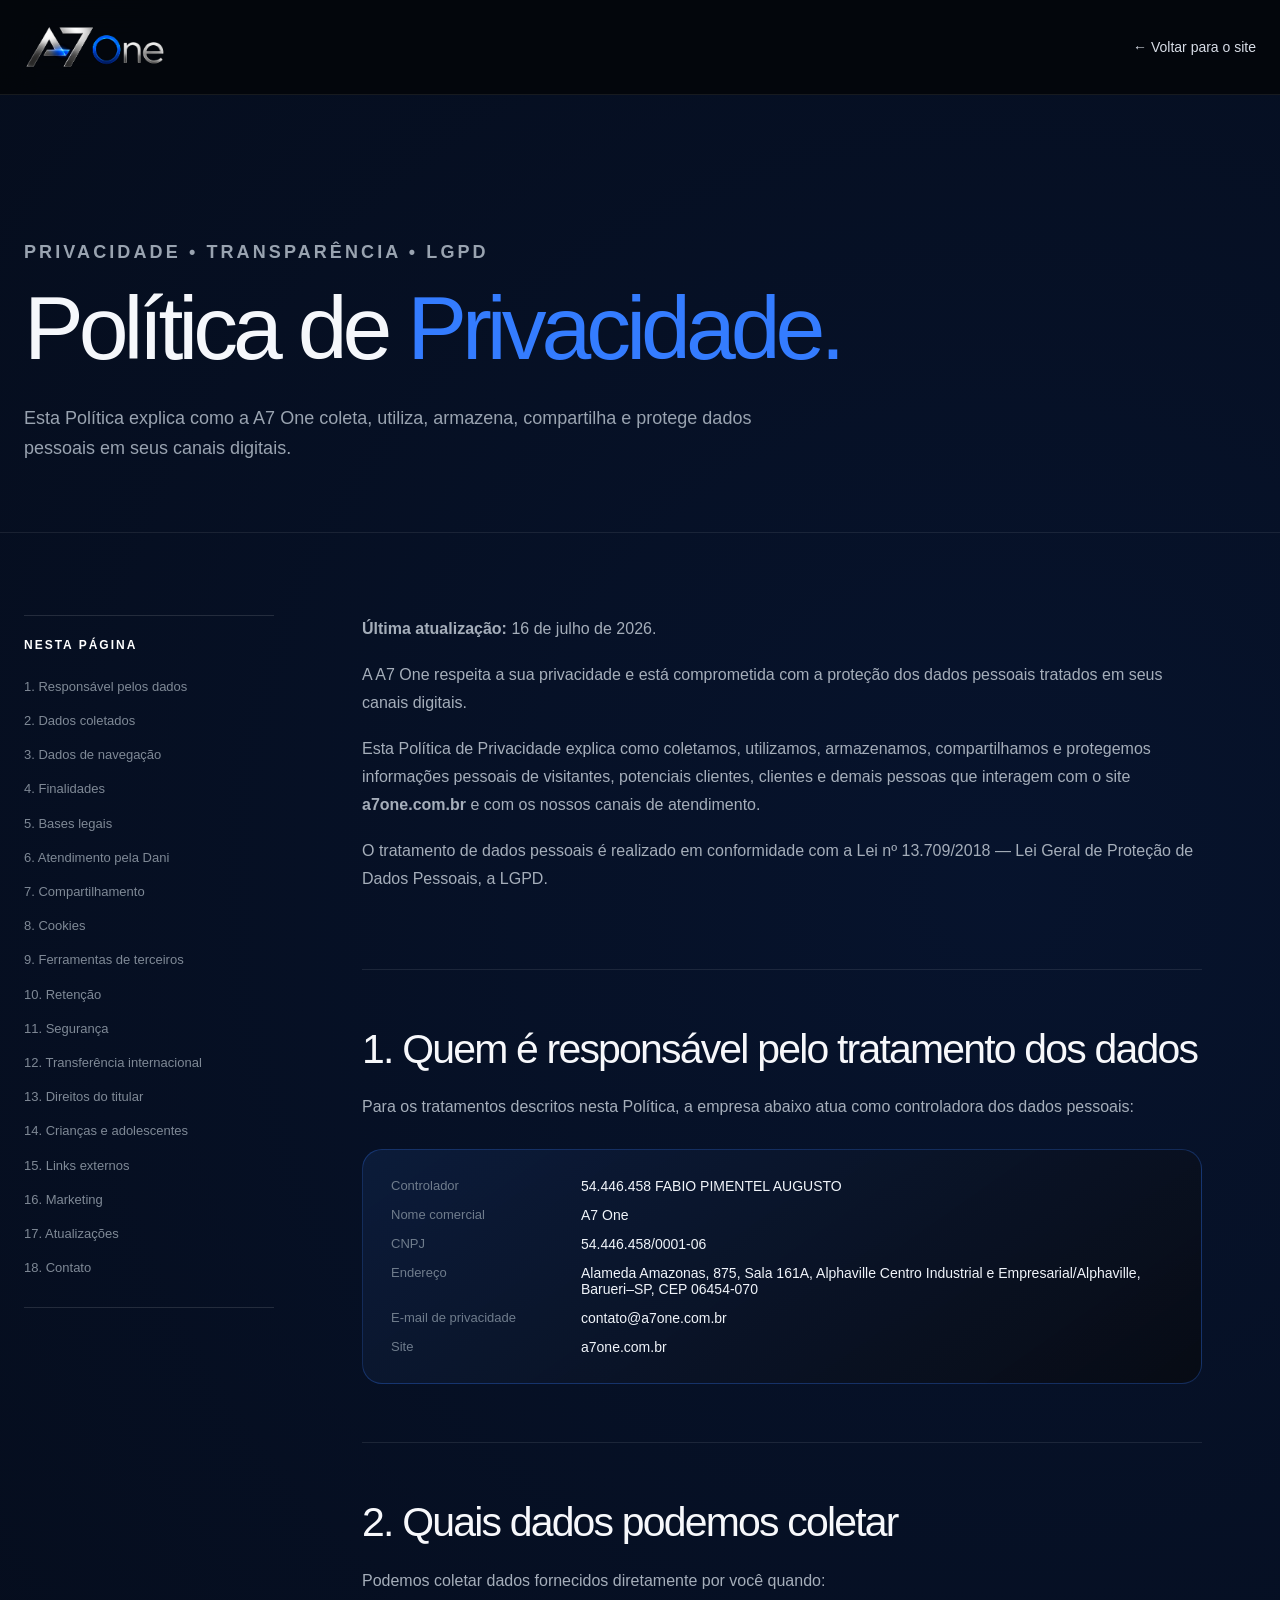
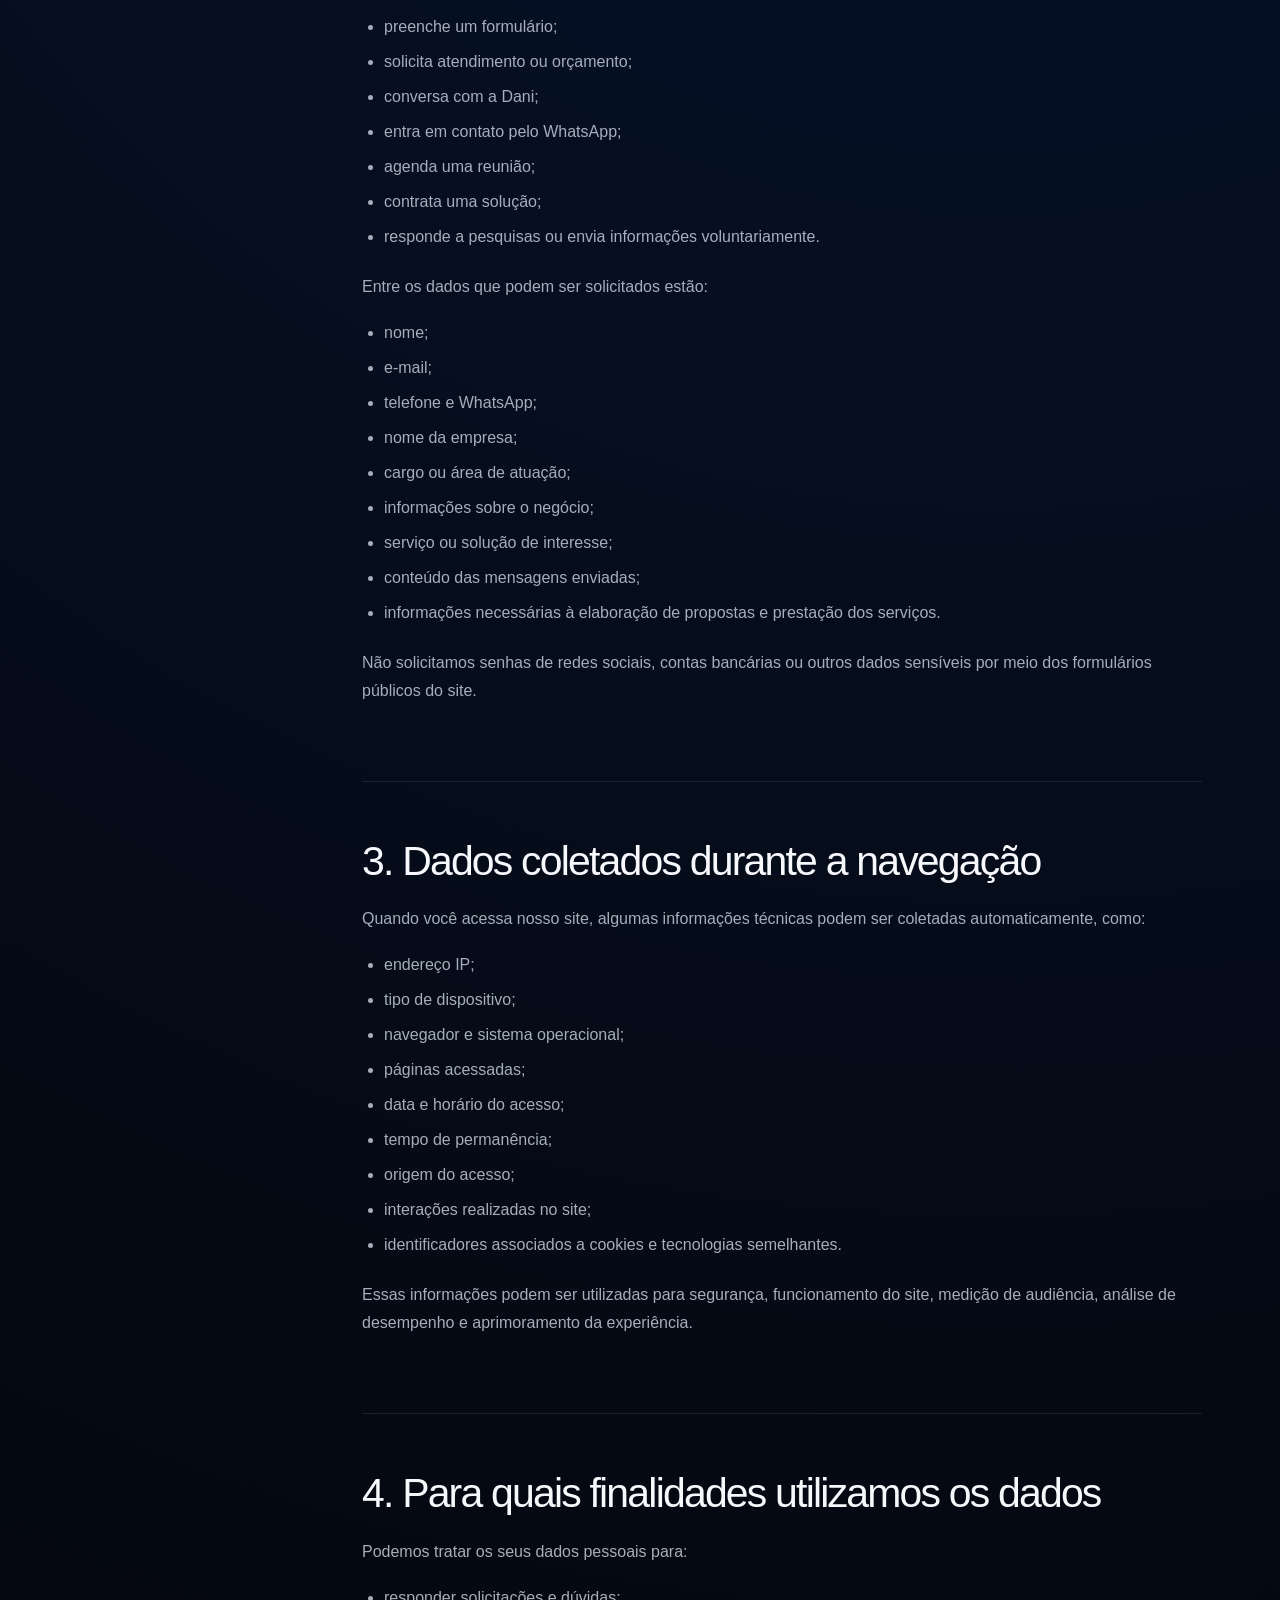
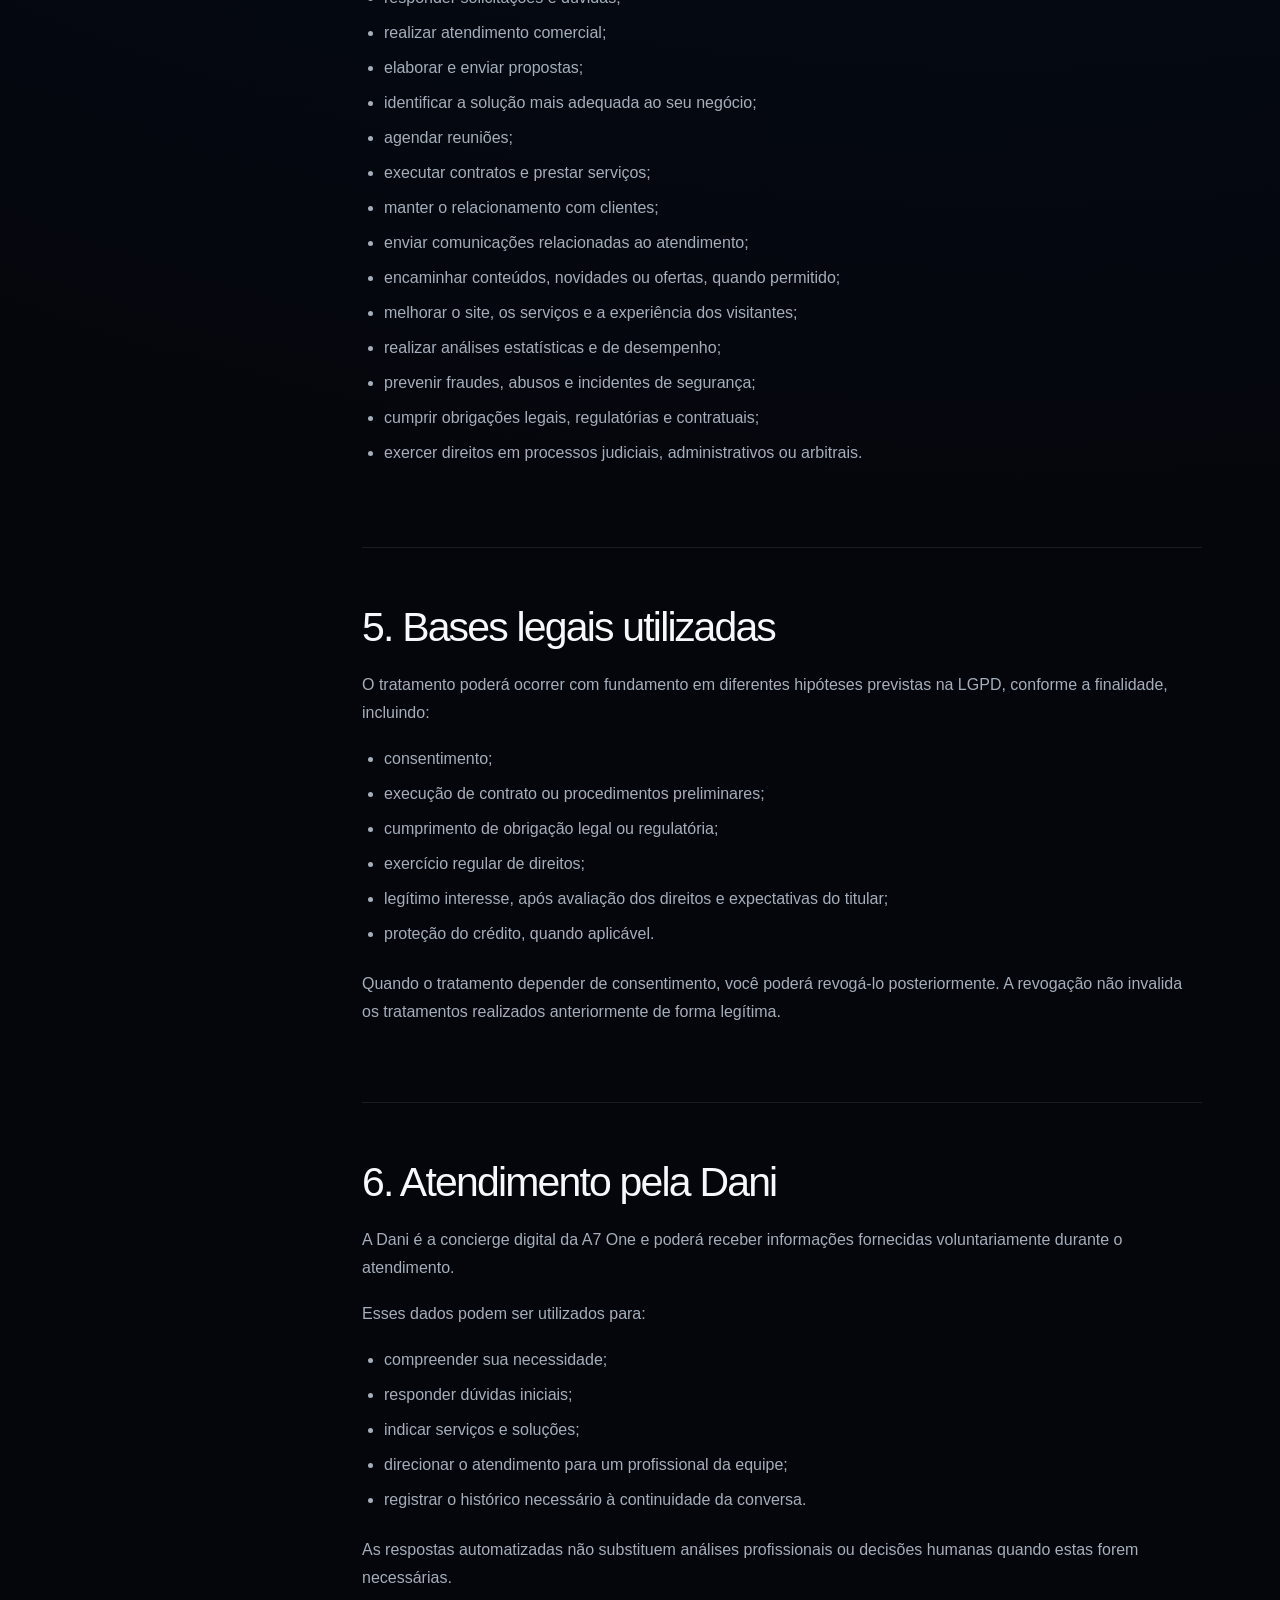
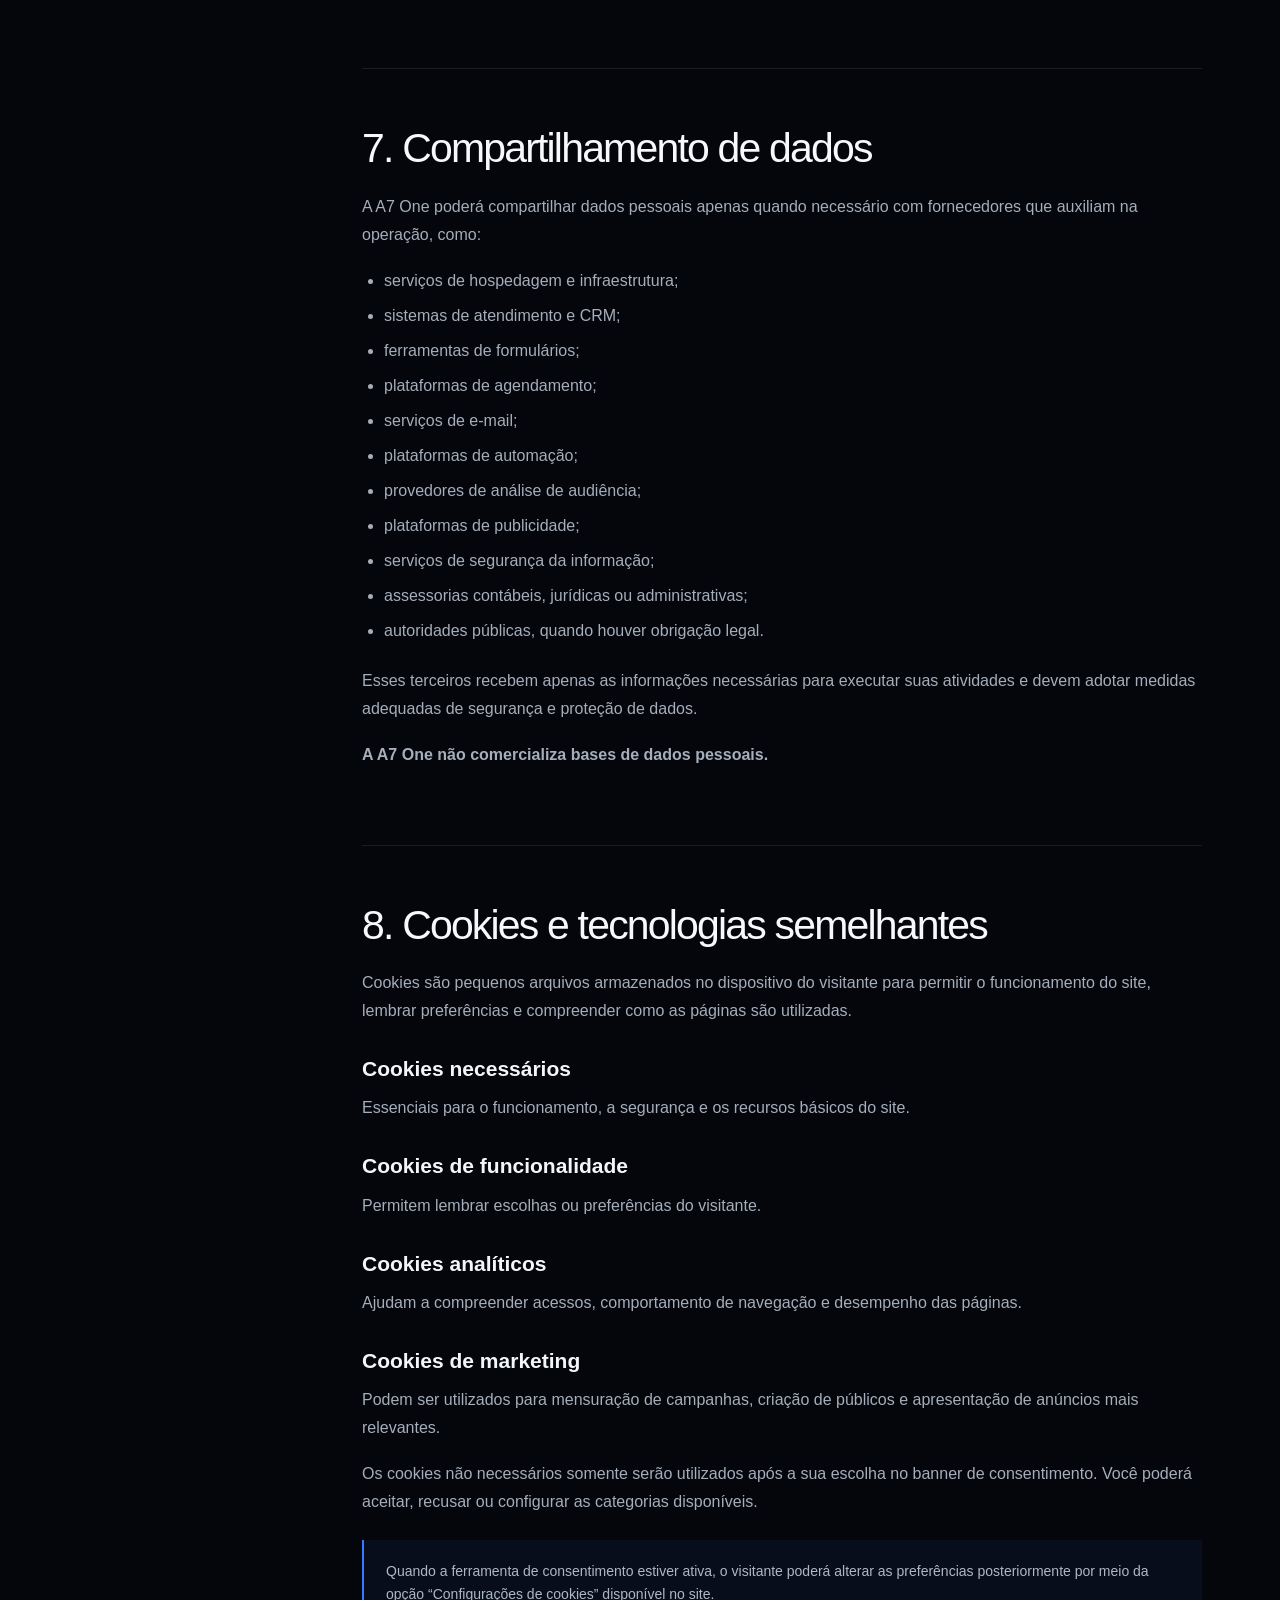
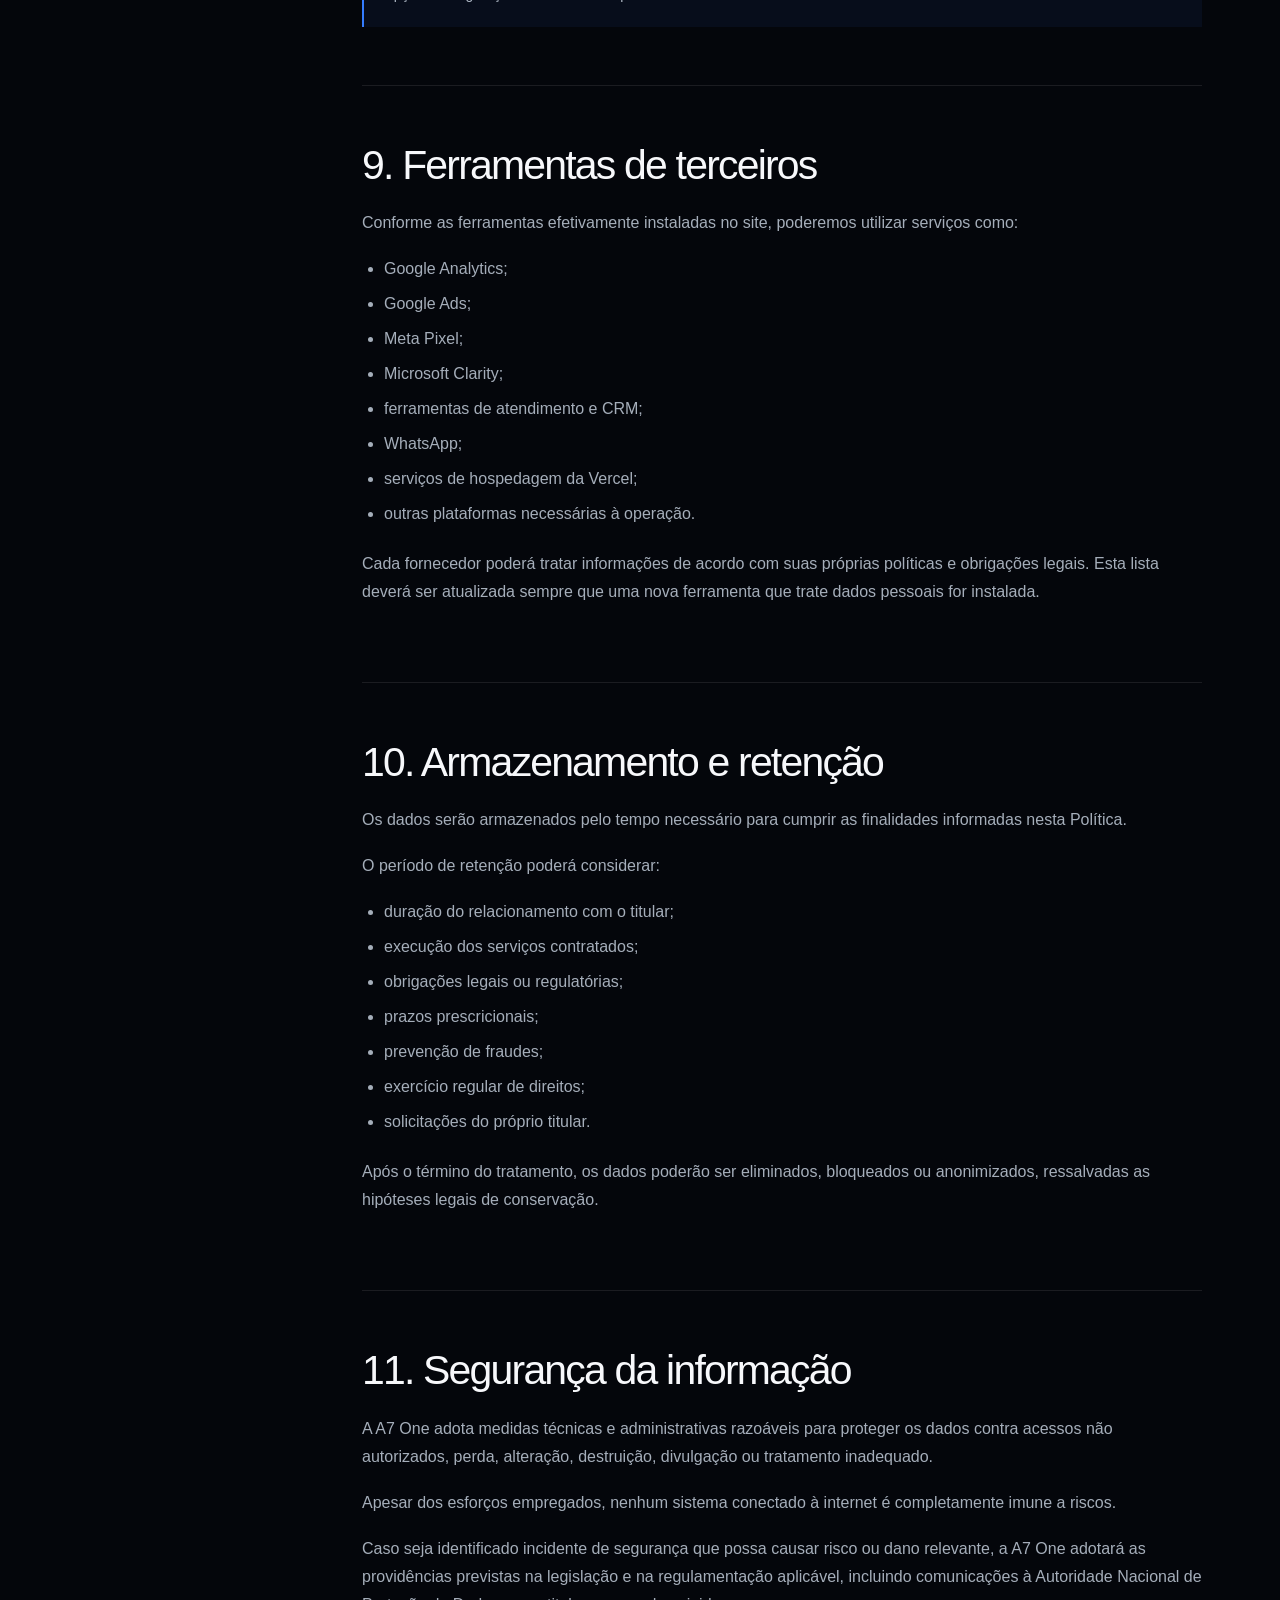
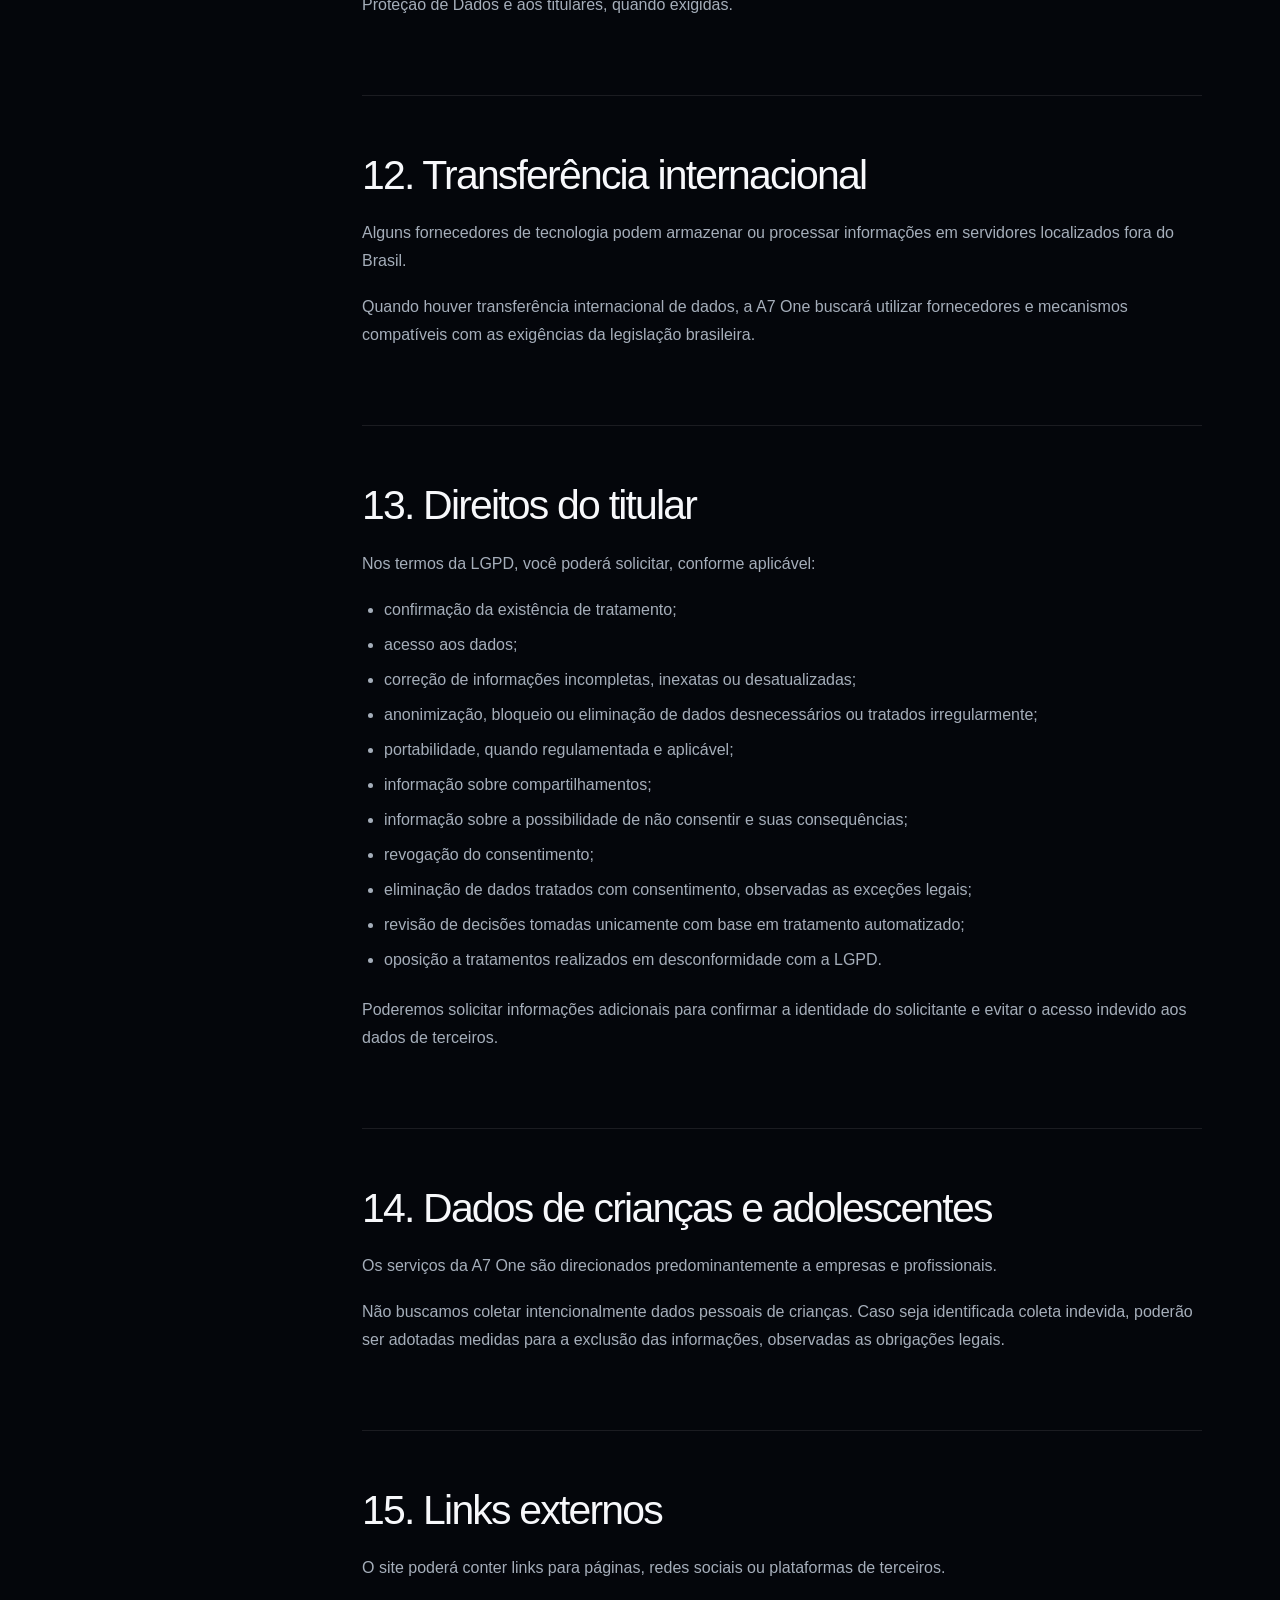
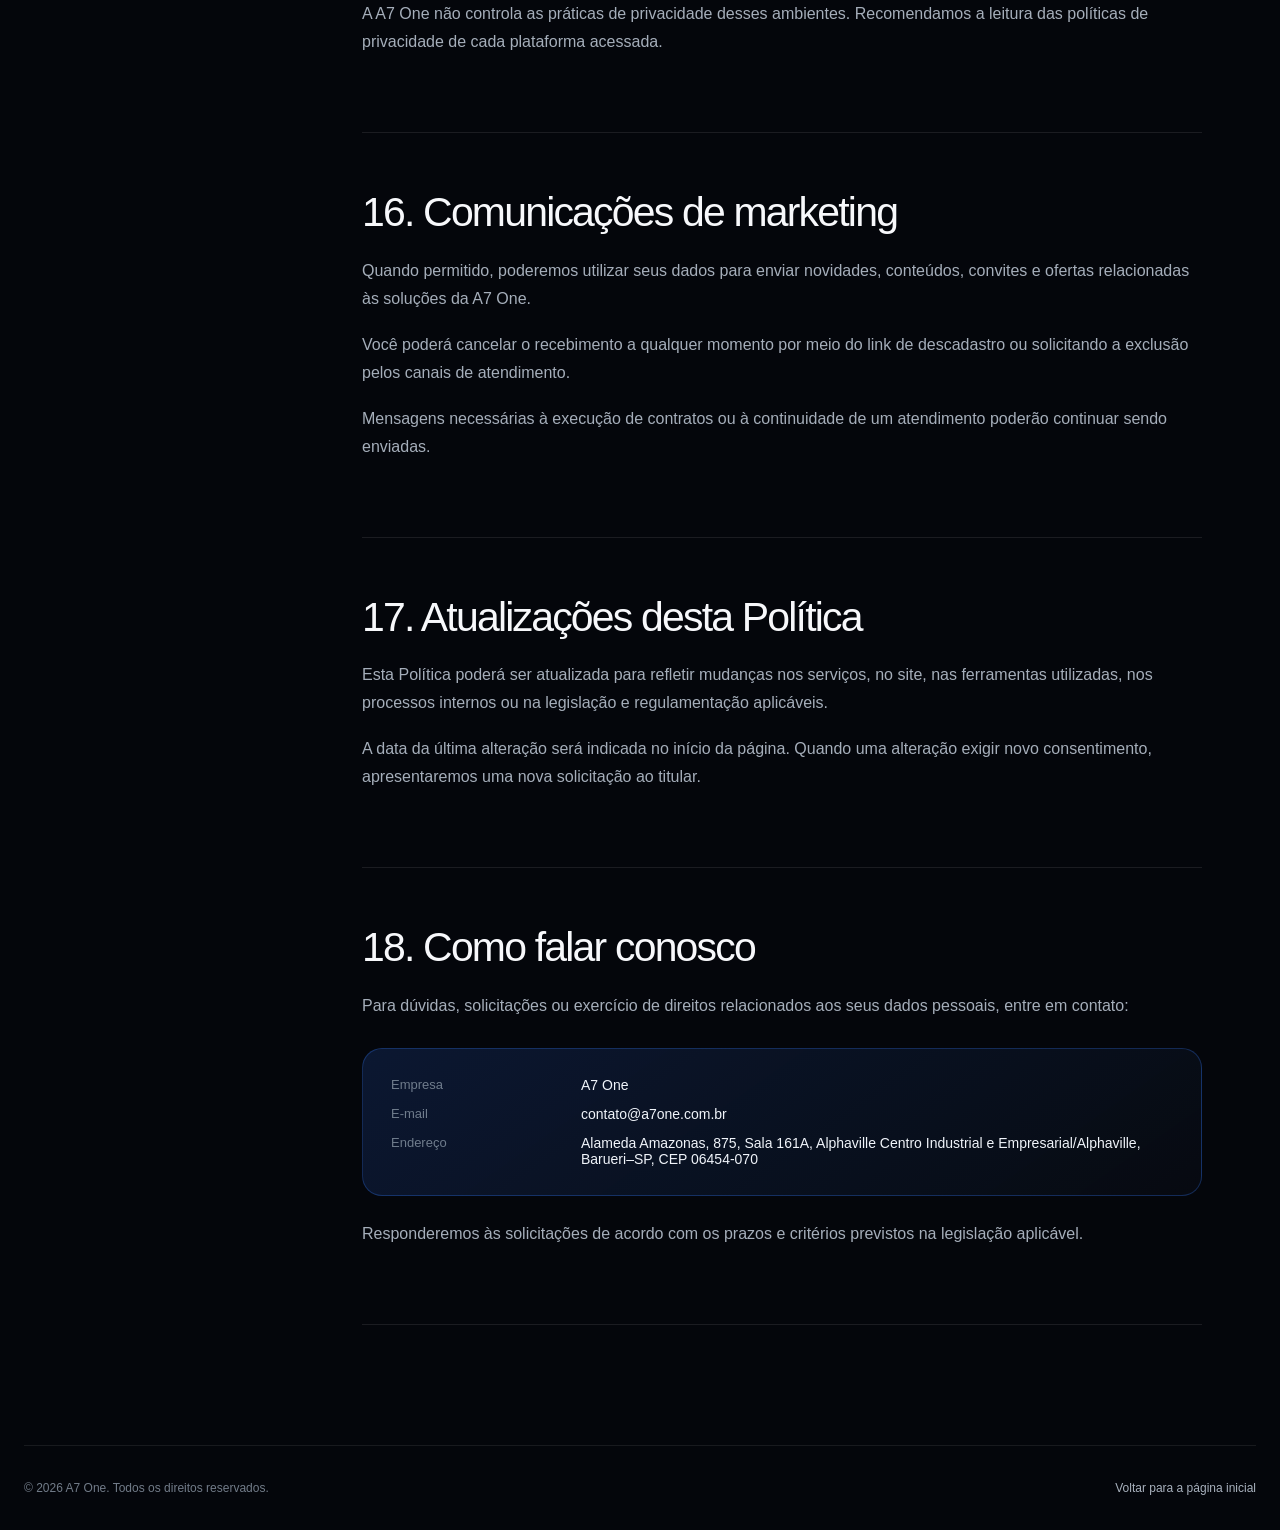
==== politica-de-privacidade/index.html @ 3796d737 "Add files via upload" ====
<!DOCTYPE html>
<html lang="pt-BR">
<head>
  <meta charset="UTF-8">
  <meta name="viewport" content="width=device-width, initial-scale=1.0">
  <meta name="robots" content="index, follow">
  <meta name="description" content="Política de Privacidade da A7 One, em conformidade com a Lei Geral de Proteção de Dados Pessoais — LGPD.">
  <meta name="theme-color" content="#04060b">

  <title>Política de Privacidade | A7 One</title>

  <link rel="icon" type="image/png" sizes="32x32" href="../favicon.png">
  <link rel="icon" type="image/png" sizes="16x16" href="../favicon-16.png">
  <link rel="stylesheet" href="../styles.css?v=1784229702">

  <style>
    body.legal-page {
      background:
        radial-gradient(circle at 78% 8%, rgba(18, 76, 190, .19), transparent 28%),
        #04060b;
      color: #f5f7fb;
    }

    .legal-header {
      position: sticky;
      top: 0;
      z-index: 50;
      border-bottom: 1px solid rgba(255,255,255,.08);
      background: rgba(4, 6, 11, .90);
      backdrop-filter: blur(18px);
    }

    .legal-header-inner {
      display: flex;
      align-items: center;
      justify-content: space-between;
      min-height: 94px;
    }

    .legal-header img {
      display: block;
      width: 142px;
      height: auto;
    }

    .legal-back {
      display: inline-flex;
      align-items: center;
      gap: 10px;
      color: #d8dde7;
      font-size: 14px;
      text-decoration: none;
      transition: color .2s ease;
    }

    .legal-back:hover {
      color: #4b8cff;
    }

    .legal-hero {
      padding: 110px 0 68px;
      border-bottom: 1px solid rgba(255,255,255,.08);
    }

    .legal-hero .eyebrow {
      margin-bottom: 18px;
    }

    .legal-hero h1 {
      max-width: 920px;
      margin: 0;
      font-size: clamp(52px, 7vw, 100px);
      line-height: .95;
      letter-spacing: -5px;
      font-weight: 500;
    }

    .legal-hero h1 em {
      color: #347cff;
      font-style: normal;
    }

    .legal-hero p {
      max-width: 740px;
      margin: 32px 0 0;
      color: #99a3b0;
      font-size: 18px;
      line-height: 1.7;
    }

    .legal-layout {
      display: grid;
      grid-template-columns: 250px minmax(0, 840px);
      gap: 88px;
      align-items: start;
      padding-top: 82px;
      padding-bottom: 120px;
    }

    .legal-index {
      position: sticky;
      top: 128px;
      padding: 22px 0;
      border-top: 1px solid rgba(255,255,255,.12);
      border-bottom: 1px solid rgba(255,255,255,.12);
    }

    .legal-index strong {
      display: block;
      margin-bottom: 18px;
      color: #fff;
      font-size: 12px;
      letter-spacing: 2px;
      text-transform: uppercase;
    }

    .legal-index a {
      display: block;
      padding: 8px 0;
      color: #7f8996;
      font-size: 13px;
      line-height: 1.4;
      text-decoration: none;
      transition: color .2s ease;
    }

    .legal-index a:hover {
      color: #4b8cff;
    }

    .legal-content {
      min-width: 0;
    }

    .legal-content section {
      scroll-margin-top: 130px;
      padding: 0 0 58px;
      margin-bottom: 58px;
      border-bottom: 1px solid rgba(255,255,255,.09);
    }

    .legal-content section:last-child {
      margin-bottom: 0;
    }

    .legal-content h2 {
      margin: 0 0 22px;
      color: #f7f8fb;
      font-size: clamp(30px, 3.2vw, 46px);
      line-height: 1.06;
      letter-spacing: -1.8px;
      font-weight: 500;
    }

    .legal-content h3 {
      margin: 30px 0 12px;
      color: #f2f5fa;
      font-size: 21px;
      line-height: 1.3;
    }

    .legal-content p,
    .legal-content li {
      color: #a5aeba;
      font-size: 16px;
      line-height: 1.75;
    }

    .legal-content p {
      margin: 0 0 18px;
    }

    .legal-content ul {
      margin: 0 0 22px;
      padding-left: 22px;
    }

    .legal-content li + li {
      margin-top: 7px;
    }

    .legal-data-card {
      display: grid;
      gap: 13px;
      margin: 28px 0 0;
      padding: 28px;
      border: 1px solid rgba(52,124,255,.28);
      border-radius: 20px;
      background: linear-gradient(145deg, rgba(15,33,68,.68), rgba(8,11,18,.86));
    }

    .legal-data-card div {
      display: grid;
      grid-template-columns: 170px 1fr;
      gap: 20px;
    }

    .legal-data-card span {
      color: #6f7c8c;
      font-size: 13px;
    }

    .legal-data-card strong,
    .legal-data-card a {
      color: #f0f4fa;
      font-size: 14px;
      font-weight: 500;
      text-decoration: none;
    }

    .legal-note {
      margin-top: 24px;
      padding: 20px 22px;
      border-left: 2px solid #347cff;
      background: rgba(30,77,168,.10);
      color: #aeb8c5;
      font-size: 14px;
      line-height: 1.65;
    }

    .legal-footer {
      display: grid;
      grid-template-columns: 1fr auto;
      gap: 30px;
      align-items: center;
      padding-top: 35px;
      padding-bottom: 35px;
      border-top: 1px solid rgba(255,255,255,.08);
      color: #727c89;
      font-size: 12px;
    }

    .legal-footer a {
      color: #a8b1bd;
      text-decoration: none;
    }

    .footer-legal {
      display: flex;
      align-items: center;
      gap: 18px;
      flex-wrap: wrap;
    }

    .footer-legal a {
      color: inherit;
      font-size: 11px;
      text-decoration: none;
      transition: color .2s ease;
    }

    .footer-legal a:hover {
      color: #4b8cff;
    }

    @media (max-width: 900px) {
      .legal-layout {
        grid-template-columns: 1fr;
        gap: 40px;
      }

      .legal-index {
        position: static;
        display: none;
      }

      .legal-hero {
        padding-top: 80px;
      }

      .legal-data-card div {
        grid-template-columns: 1fr;
        gap: 4px;
      }
    }

    @media (max-width: 720px) {
      .legal-header-inner {
        min-height: 78px;
      }

      .legal-header img {
        width: 118px;
      }

      .legal-back {
        font-size: 12px;
      }

      .legal-hero {
        padding: 68px 0 52px;
      }

      .legal-hero h1 {
        font-size: 49px;
        letter-spacing: -3.2px;
      }

      .legal-hero p {
        font-size: 16px;
      }

      .legal-layout {
        padding-top: 58px;
        padding-bottom: 82px;
      }

      .legal-content section {
        padding-bottom: 42px;
        margin-bottom: 42px;
      }

      .legal-content p,
      .legal-content li {
        font-size: 15px;
      }

      .legal-data-card {
        padding: 21px;
      }

      .legal-footer {
        grid-template-columns: 1fr;
      }
    }
  </style>
</head>

<body class="legal-page">
  <header class="legal-header">
    <div class="legal-header-inner shell">
      <a href="/" aria-label="Voltar para a página inicial da A7 One">
        <img src="../assets/a7one-logo-clean.png?v=1784229702" alt="A7 One">
      </a>
      <a class="legal-back" href="/">← Voltar para o site</a>
    </div>
  </header>

  <main>
    <section class="legal-hero">
      <div class="shell">
        <p class="eyebrow">PRIVACIDADE • TRANSPARÊNCIA • LGPD</p>
        <h1>Política de <em>Privacidade.</em></h1>
        <p>
          Esta Política explica como a A7 One coleta, utiliza, armazena,
          compartilha e protege dados pessoais em seus canais digitais.
        </p>
      </div>
    </section>

    <div class="legal-layout shell">
      <aside class="legal-index" aria-label="Índice da Política de Privacidade">
        <strong>Nesta página</strong>
        <a href="#responsavel">1. Responsável pelos dados</a>
        <a href="#dados-coletados">2. Dados coletados</a>
        <a href="#navegacao">3. Dados de navegação</a>
        <a href="#finalidades">4. Finalidades</a>
        <a href="#bases-legais">5. Bases legais</a>
        <a href="#dani">6. Atendimento pela Dani</a>
        <a href="#compartilhamento">7. Compartilhamento</a>
        <a href="#cookies">8. Cookies</a>
        <a href="#terceiros">9. Ferramentas de terceiros</a>
        <a href="#retencao">10. Retenção</a>
        <a href="#seguranca">11. Segurança</a>
        <a href="#transferencia">12. Transferência internacional</a>
        <a href="#direitos">13. Direitos do titular</a>
        <a href="#criancas">14. Crianças e adolescentes</a>
        <a href="#links">15. Links externos</a>
        <a href="#marketing">16. Marketing</a>
        <a href="#atualizacoes">17. Atualizações</a>
        <a href="#contato">18. Contato</a>
      </aside>

      <article class="legal-content">
        <section>
          <p><strong>Última atualização:</strong> 16 de julho de 2026.</p>
          <p>
            A A7 One respeita a sua privacidade e está comprometida com a proteção
            dos dados pessoais tratados em seus canais digitais.
          </p>
          <p>
            Esta Política de Privacidade explica como coletamos, utilizamos,
            armazenamos, compartilhamos e protegemos informações pessoais de
            visitantes, potenciais clientes, clientes e demais pessoas que
            interagem com o site <strong>a7one.com.br</strong> e com os nossos
            canais de atendimento.
          </p>
          <p>
            O tratamento de dados pessoais é realizado em conformidade com a
            Lei nº 13.709/2018 — Lei Geral de Proteção de Dados Pessoais, a LGPD.
          </p>
        </section>

        <section id="responsavel">
          <h2>1. Quem é responsável pelo tratamento dos dados</h2>
          <p>
            Para os tratamentos descritos nesta Política, a empresa abaixo atua
            como controladora dos dados pessoais:
          </p>

          <div class="legal-data-card">
            <div><span>Controlador</span><strong>54.446.458 FABIO PIMENTEL AUGUSTO</strong></div>
            <div><span>Nome comercial</span><strong>A7 One</strong></div>
            <div><span>CNPJ</span><strong>54.446.458/0001-06</strong></div>
            <div><span>Endereço</span><strong>Alameda Amazonas, 875, Sala 161A, Alphaville Centro Industrial e Empresarial/Alphaville, Barueri–SP, CEP 06454-070</strong></div>
            <div><span>E-mail de privacidade</span><a href="mailto:contato@a7one.com.br">contato@a7one.com.br</a></div>
            <div><span>Site</span><a href="https://a7one.com.br">a7one.com.br</a></div>
          </div>
        </section>

        <section id="dados-coletados">
          <h2>2. Quais dados podemos coletar</h2>
          <p>Podemos coletar dados fornecidos diretamente por você quando:</p>
          <ul>
            <li>preenche um formulário;</li>
            <li>solicita atendimento ou orçamento;</li>
            <li>conversa com a Dani;</li>
            <li>entra em contato pelo WhatsApp;</li>
            <li>agenda uma reunião;</li>
            <li>contrata uma solução;</li>
            <li>responde a pesquisas ou envia informações voluntariamente.</li>
          </ul>

          <p>Entre os dados que podem ser solicitados estão:</p>
          <ul>
            <li>nome;</li>
            <li>e-mail;</li>
            <li>telefone e WhatsApp;</li>
            <li>nome da empresa;</li>
            <li>cargo ou área de atuação;</li>
            <li>informações sobre o negócio;</li>
            <li>serviço ou solução de interesse;</li>
            <li>conteúdo das mensagens enviadas;</li>
            <li>informações necessárias à elaboração de propostas e prestação dos serviços.</li>
          </ul>

          <p>
            Não solicitamos senhas de redes sociais, contas bancárias ou outros
            dados sensíveis por meio dos formulários públicos do site.
          </p>
        </section>

        <section id="navegacao">
          <h2>3. Dados coletados durante a navegação</h2>
          <p>
            Quando você acessa nosso site, algumas informações técnicas podem
            ser coletadas automaticamente, como:
          </p>
          <ul>
            <li>endereço IP;</li>
            <li>tipo de dispositivo;</li>
            <li>navegador e sistema operacional;</li>
            <li>páginas acessadas;</li>
            <li>data e horário do acesso;</li>
            <li>tempo de permanência;</li>
            <li>origem do acesso;</li>
            <li>interações realizadas no site;</li>
            <li>identificadores associados a cookies e tecnologias semelhantes.</li>
          </ul>
          <p>
            Essas informações podem ser utilizadas para segurança, funcionamento
            do site, medição de audiência, análise de desempenho e aprimoramento
            da experiência.
          </p>
        </section>

        <section id="finalidades">
          <h2>4. Para quais finalidades utilizamos os dados</h2>
          <p>Podemos tratar os seus dados pessoais para:</p>
          <ul>
            <li>responder solicitações e dúvidas;</li>
            <li>realizar atendimento comercial;</li>
            <li>elaborar e enviar propostas;</li>
            <li>identificar a solução mais adequada ao seu negócio;</li>
            <li>agendar reuniões;</li>
            <li>executar contratos e prestar serviços;</li>
            <li>manter o relacionamento com clientes;</li>
            <li>enviar comunicações relacionadas ao atendimento;</li>
            <li>encaminhar conteúdos, novidades ou ofertas, quando permitido;</li>
            <li>melhorar o site, os serviços e a experiência dos visitantes;</li>
            <li>realizar análises estatísticas e de desempenho;</li>
            <li>prevenir fraudes, abusos e incidentes de segurança;</li>
            <li>cumprir obrigações legais, regulatórias e contratuais;</li>
            <li>exercer direitos em processos judiciais, administrativos ou arbitrais.</li>
          </ul>
        </section>

        <section id="bases-legais">
          <h2>5. Bases legais utilizadas</h2>
          <p>
            O tratamento poderá ocorrer com fundamento em diferentes hipóteses
            previstas na LGPD, conforme a finalidade, incluindo:
          </p>
          <ul>
            <li>consentimento;</li>
            <li>execução de contrato ou procedimentos preliminares;</li>
            <li>cumprimento de obrigação legal ou regulatória;</li>
            <li>exercício regular de direitos;</li>
            <li>legítimo interesse, após avaliação dos direitos e expectativas do titular;</li>
            <li>proteção do crédito, quando aplicável.</li>
          </ul>
          <p>
            Quando o tratamento depender de consentimento, você poderá revogá-lo
            posteriormente. A revogação não invalida os tratamentos realizados
            anteriormente de forma legítima.
          </p>
        </section>

        <section id="dani">
          <h2>6. Atendimento pela Dani</h2>
          <p>
            A Dani é a concierge digital da A7 One e poderá receber informações
            fornecidas voluntariamente durante o atendimento.
          </p>
          <p>Esses dados podem ser utilizados para:</p>
          <ul>
            <li>compreender sua necessidade;</li>
            <li>responder dúvidas iniciais;</li>
            <li>indicar serviços e soluções;</li>
            <li>direcionar o atendimento para um profissional da equipe;</li>
            <li>registrar o histórico necessário à continuidade da conversa.</li>
          </ul>
          <p>
            As respostas automatizadas não substituem análises profissionais ou
            decisões humanas quando estas forem necessárias.
          </p>
        </section>

        <section id="compartilhamento">
          <h2>7. Compartilhamento de dados</h2>
          <p>
            A A7 One poderá compartilhar dados pessoais apenas quando necessário
            com fornecedores que auxiliam na operação, como:
          </p>
          <ul>
            <li>serviços de hospedagem e infraestrutura;</li>
            <li>sistemas de atendimento e CRM;</li>
            <li>ferramentas de formulários;</li>
            <li>plataformas de agendamento;</li>
            <li>serviços de e-mail;</li>
            <li>plataformas de automação;</li>
            <li>provedores de análise de audiência;</li>
            <li>plataformas de publicidade;</li>
            <li>serviços de segurança da informação;</li>
            <li>assessorias contábeis, jurídicas ou administrativas;</li>
            <li>autoridades públicas, quando houver obrigação legal.</li>
          </ul>
          <p>
            Esses terceiros recebem apenas as informações necessárias para
            executar suas atividades e devem adotar medidas adequadas de
            segurança e proteção de dados.
          </p>
          <p><strong>A A7 One não comercializa bases de dados pessoais.</strong></p>
        </section>

        <section id="cookies">
          <h2>8. Cookies e tecnologias semelhantes</h2>
          <p>
            Cookies são pequenos arquivos armazenados no dispositivo do visitante
            para permitir o funcionamento do site, lembrar preferências e
            compreender como as páginas são utilizadas.
          </p>

          <h3>Cookies necessários</h3>
          <p>
            Essenciais para o funcionamento, a segurança e os recursos básicos do site.
          </p>

          <h3>Cookies de funcionalidade</h3>
          <p>Permitem lembrar escolhas ou preferências do visitante.</p>

          <h3>Cookies analíticos</h3>
          <p>
            Ajudam a compreender acessos, comportamento de navegação e desempenho das páginas.
          </p>

          <h3>Cookies de marketing</h3>
          <p>
            Podem ser utilizados para mensuração de campanhas, criação de
            públicos e apresentação de anúncios mais relevantes.
          </p>

          <p>
            Os cookies não necessários somente serão utilizados após a sua
            escolha no banner de consentimento. Você poderá aceitar, recusar ou
            configurar as categorias disponíveis.
          </p>

          <div class="legal-note">
            Quando a ferramenta de consentimento estiver ativa, o visitante
            poderá alterar as preferências posteriormente por meio da opção
            “Configurações de cookies” disponível no site.
          </div>
        </section>

        <section id="terceiros">
          <h2>9. Ferramentas de terceiros</h2>
          <p>
            Conforme as ferramentas efetivamente instaladas no site, poderemos
            utilizar serviços como:
          </p>
          <ul>
            <li>Google Analytics;</li>
            <li>Google Ads;</li>
            <li>Meta Pixel;</li>
            <li>Microsoft Clarity;</li>
            <li>ferramentas de atendimento e CRM;</li>
            <li>WhatsApp;</li>
            <li>serviços de hospedagem da Vercel;</li>
            <li>outras plataformas necessárias à operação.</li>
          </ul>
          <p>
            Cada fornecedor poderá tratar informações de acordo com suas próprias
            políticas e obrigações legais. Esta lista deverá ser atualizada
            sempre que uma nova ferramenta que trate dados pessoais for instalada.
          </p>
        </section>

        <section id="retencao">
          <h2>10. Armazenamento e retenção</h2>
          <p>
            Os dados serão armazenados pelo tempo necessário para cumprir as
            finalidades informadas nesta Política.
          </p>
          <p>O período de retenção poderá considerar:</p>
          <ul>
            <li>duração do relacionamento com o titular;</li>
            <li>execução dos serviços contratados;</li>
            <li>obrigações legais ou regulatórias;</li>
            <li>prazos prescricionais;</li>
            <li>prevenção de fraudes;</li>
            <li>exercício regular de direitos;</li>
            <li>solicitações do próprio titular.</li>
          </ul>
          <p>
            Após o término do tratamento, os dados poderão ser eliminados,
            bloqueados ou anonimizados, ressalvadas as hipóteses legais de conservação.
          </p>
        </section>

        <section id="seguranca">
          <h2>11. Segurança da informação</h2>
          <p>
            A A7 One adota medidas técnicas e administrativas razoáveis para
            proteger os dados contra acessos não autorizados, perda, alteração,
            destruição, divulgação ou tratamento inadequado.
          </p>
          <p>
            Apesar dos esforços empregados, nenhum sistema conectado à internet
            é completamente imune a riscos.
          </p>
          <p>
            Caso seja identificado incidente de segurança que possa causar risco
            ou dano relevante, a A7 One adotará as providências previstas na
            legislação e na regulamentação aplicável, incluindo comunicações à
            Autoridade Nacional de Proteção de Dados e aos titulares, quando exigidas.
          </p>
        </section>

        <section id="transferencia">
          <h2>12. Transferência internacional</h2>
          <p>
            Alguns fornecedores de tecnologia podem armazenar ou processar
            informações em servidores localizados fora do Brasil.
          </p>
          <p>
            Quando houver transferência internacional de dados, a A7 One buscará
            utilizar fornecedores e mecanismos compatíveis com as exigências da
            legislação brasileira.
          </p>
        </section>

        <section id="direitos">
          <h2>13. Direitos do titular</h2>
          <p>Nos termos da LGPD, você poderá solicitar, conforme aplicável:</p>
          <ul>
            <li>confirmação da existência de tratamento;</li>
            <li>acesso aos dados;</li>
            <li>correção de informações incompletas, inexatas ou desatualizadas;</li>
            <li>anonimização, bloqueio ou eliminação de dados desnecessários ou tratados irregularmente;</li>
            <li>portabilidade, quando regulamentada e aplicável;</li>
            <li>informação sobre compartilhamentos;</li>
            <li>informação sobre a possibilidade de não consentir e suas consequências;</li>
            <li>revogação do consentimento;</li>
            <li>eliminação de dados tratados com consentimento, observadas as exceções legais;</li>
            <li>revisão de decisões tomadas unicamente com base em tratamento automatizado;</li>
            <li>oposição a tratamentos realizados em desconformidade com a LGPD.</li>
          </ul>
          <p>
            Poderemos solicitar informações adicionais para confirmar a identidade
            do solicitante e evitar o acesso indevido aos dados de terceiros.
          </p>
        </section>

        <section id="criancas">
          <h2>14. Dados de crianças e adolescentes</h2>
          <p>
            Os serviços da A7 One são direcionados predominantemente a empresas e profissionais.
          </p>
          <p>
            Não buscamos coletar intencionalmente dados pessoais de crianças.
            Caso seja identificada coleta indevida, poderão ser adotadas medidas
            para a exclusão das informações, observadas as obrigações legais.
          </p>
        </section>

        <section id="links">
          <h2>15. Links externos</h2>
          <p>
            O site poderá conter links para páginas, redes sociais ou plataformas
            de terceiros.
          </p>
          <p>
            A A7 One não controla as práticas de privacidade desses ambientes.
            Recomendamos a leitura das políticas de privacidade de cada plataforma acessada.
          </p>
        </section>

        <section id="marketing">
          <h2>16. Comunicações de marketing</h2>
          <p>
            Quando permitido, poderemos utilizar seus dados para enviar novidades,
            conteúdos, convites e ofertas relacionadas às soluções da A7 One.
          </p>
          <p>
            Você poderá cancelar o recebimento a qualquer momento por meio do link
            de descadastro ou solicitando a exclusão pelos canais de atendimento.
          </p>
          <p>
            Mensagens necessárias à execução de contratos ou à continuidade de
            um atendimento poderão continuar sendo enviadas.
          </p>
        </section>

        <section id="atualizacoes">
          <h2>17. Atualizações desta Política</h2>
          <p>
            Esta Política poderá ser atualizada para refletir mudanças nos
            serviços, no site, nas ferramentas utilizadas, nos processos internos
            ou na legislação e regulamentação aplicáveis.
          </p>
          <p>
            A data da última alteração será indicada no início da página. Quando
            uma alteração exigir novo consentimento, apresentaremos uma nova
            solicitação ao titular.
          </p>
        </section>

        <section id="contato">
          <h2>18. Como falar conosco</h2>
          <p>
            Para dúvidas, solicitações ou exercício de direitos relacionados aos
            seus dados pessoais, entre em contato:
          </p>

          <div class="legal-data-card">
            <div><span>Empresa</span><strong>A7 One</strong></div>
            <div><span>E-mail</span><a href="mailto:contato@a7one.com.br">contato@a7one.com.br</a></div>
            <div><span>Endereço</span><strong>Alameda Amazonas, 875, Sala 161A, Alphaville Centro Industrial e Empresarial/Alphaville, Barueri–SP, CEP 06454-070</strong></div>
          </div>

          <p style="margin-top: 24px;">
            Responderemos às solicitações de acordo com os prazos e critérios
            previstos na legislação aplicável.
          </p>
        </section>
      </article>
    </div>
  </main>

  <footer class="legal-footer shell">
    <span>© 2026 A7 One. Todos os direitos reservados.</span>
    <a href="/">Voltar para a página inicial</a>
  </footer>
</body>
</html>
---- styles.css ----
:root{
  --bg:#05070b;
  --panel:#0b1017;
  --panel2:#111823;
  --blue:#1469ff;
  --blue-dark:#0843b8;
  --white:#f5f7f9;
  --muted:#8d97a4;
  --line:rgba(255,255,255,.11);
  --max:1450px;
}
*{box-sizing:border-box}
html{scroll-behavior:smooth}
body{margin:0;background:var(--bg);color:var(--white);font-family:Montserrat,Arial,sans-serif;overflow-x:hidden}
a{text-decoration:none;color:inherit}
.shell{width:min(calc(100% - 48px),var(--max));margin:auto}
.progress{position:fixed;left:0;top:0;width:0;height:3px;background:var(--blue);z-index:200;box-shadow:0 0 18px var(--blue)}
.cursor-glow{position:fixed;left:0;top:0;width:420px;height:420px;transform:translate(-50%,-50%);border-radius:50%;background:radial-gradient(circle,rgba(20,105,255,.13),transparent 68%);pointer-events:none;z-index:1;opacity:0}

.header{height:92px;position:fixed;top:0;left:50%;transform:translateX(-50%);z-index:100;display:grid;grid-template-columns:1fr auto 1fr;align-items:center}
.header::before{content:"";position:absolute;inset:0 -40px;background:linear-gradient(180deg,rgba(5,7,11,.98),rgba(5,7,11,.78),transparent);backdrop-filter:blur(14px);z-index:-1}
.brand{display:flex;flex-direction:column;align-items:flex-start}
.brand img{display:block;width:190px;height:auto}
.brand small,.closing-brand small{font-size:7px;letter-spacing:2.7px;color:#b9c0c9;margin-top:-8px;margin-left:9px}
.header nav{display:flex;gap:42px;font-size:11px;font-weight:600;color:#d0d5dc}
.header-cta{justify-self:end;padding:16px 25px;border:1px solid rgba(20,105,255,.75);border-radius:14px;font-size:11px;font-weight:600;transition:.3s}
.header-cta:hover{background:var(--blue);transform:translateY(-2px)}

.hero{min-height:850px;padding:145px 0 90px;display:grid;grid-template-columns:1fr 1fr;gap:70px;align-items:center;position:relative}
.hero::before{content:"";position:absolute;width:530px;height:530px;border-radius:50%;right:0;top:15%;background:rgba(20,105,255,.14);filter:blur(115px)}
.hero-copy,.orbit-stage{position:relative;z-index:3}
.eyebrow{margin:0;color:#347fff;font-size:9px;letter-spacing:3.1px;font-weight:700}
.hero h1{font-size:clamp(54px,5.35vw,84px);line-height:1.02;letter-spacing:-4px;font-weight:600;margin:28px 0 25px;max-width:760px}
.hero h1 span{display:block;color:#8b929c;font-weight:300;margin-top:11px}
.lead{max-width:650px;color:#a4adb8;font-size:15px;line-height:1.75}
.actions{display:flex;gap:14px;margin-top:34px}
.button{min-height:56px;padding:0 25px;border-radius:14px;display:inline-flex;align-items:center;justify-content:center;gap:15px;font-size:12px;font-weight:700;transition:.3s}
.primary{background:linear-gradient(180deg,#2d7fff,var(--blue-dark));box-shadow:0 18px 45px rgba(20,105,255,.26)}
.primary:hover{transform:translateY(-3px);box-shadow:0 24px 64px rgba(20,105,255,.4)}
.secondary{border:1px solid rgba(255,255,255,.2);background:rgba(255,255,255,.035)}
.secondary:hover{background:rgba(255,255,255,.09);transform:translateY(-3px)}
.changing-line{display:flex;gap:9px;margin-top:24px;font-size:10px;color:#697482}
.changing-line strong{color:#fff}

.orbit-stage{height:610px;display:grid;place-items:center}
.orbit{position:absolute;border-radius:50%;border:1px solid rgba(255,255,255,.24)}
.orbit-a{width:520px;height:520px;animation:spin 38s linear infinite}
.orbit-b{width:450px;height:450px;border-color:rgba(20,105,255,.4);animation:spin 28s linear reverse infinite}
.orbit-c{width:385px;height:385px;animation:breathe 5s ease-in-out infinite}
.orbit::after{content:"";position:absolute;width:8px;height:8px;border-radius:50%;background:var(--blue);box-shadow:0 0 18px var(--blue);top:8%;left:49%}
.orbit-core{width:330px;height:190px;border-radius:28px;display:grid;place-items:center;position:relative;overflow:hidden;background:radial-gradient(circle at 40% 25%,#1d2634,#080c12 67%);border:1px solid rgba(255,255,255,.16);box-shadow:0 38px 100px rgba(0,0,0,.55)}
.orbit-core img{width:82%;height:auto}
.shine{position:absolute;width:170%;height:60px;left:-90%;top:-35%;transform:rotate(-26deg);background:linear-gradient(90deg,transparent,rgba(255,255,255,.28),transparent);animation:shine 6s ease-in-out infinite}
.node{position:absolute;font-size:10px;font-weight:500}
.n1{top:3%;left:44%}.n2{top:29%;right:-1%}.n3{bottom:27%;right:2%}.n4{bottom:4%;left:46%}.n5{bottom:28%;left:3%}.n6{top:29%;left:0}
@keyframes spin{to{transform:rotate(360deg)}}@keyframes breathe{50%{transform:scale(1.04);opacity:.65}}@keyframes shine{50%{left:30%;top:120%}}

.choices{padding:60px 0 32px;border-top:1px solid var(--line)}
.choice-grid{display:grid;grid-template-columns:1fr 1fr;gap:42px;margin-top:24px}
.choice{min-height:285px;border-radius:16px;padding:35px;display:grid;grid-template-columns:76px 1fr;gap:26px;align-items:start;border:1px solid var(--line)}
.choice-dark{background:linear-gradient(145deg,#0e141d,#080b10)}
.choice-light{background:linear-gradient(145deg,#f7f8fa,#cdd4de);color:#090c11}
.choice-icon{width:64px;height:64px;border-radius:50%;border:1px solid rgba(20,105,255,.35);position:relative}
.target i{position:absolute;inset:17px;border:2px solid var(--blue);border-radius:50%}
.target::after{content:"↗";position:absolute;right:3px;top:0;color:var(--blue);font-size:24px}
.message{background:linear-gradient(180deg,#287cff,#0d55df)}
.message i{position:absolute;inset:19px 16px;border:1.8px solid #fff;border-radius:9px}
.choice h2{font-size:31px;line-height:1.08;letter-spacing:-1.5px;margin:8px 0 18px}
.choice p{font-size:13px;line-height:1.65;color:#9aa4b0}
.choice-light p{color:#49525d}
.choice>a{grid-column:1/-1;border-top:1px solid rgba(255,255,255,.12);padding-top:20px;font-size:12px;display:flex;justify-content:space-between}
.choice-light>a{border-color:rgba(0,0,0,.15)}

.solutions{display:grid;grid-template-columns:.82fr 1.18fr;min-height:610px;border-top:1px solid var(--line);border-bottom:1px solid var(--line)}
.office-panel{position:relative;overflow:hidden}
.office-panel>img{position:absolute;inset:0;width:100%;height:100%;object-fit:cover;filter:saturate(.9) contrast(1.07)}
.office-shade{position:absolute;inset:0;background:linear-gradient(90deg,rgba(5,7,11,.12),rgba(5,7,11,.1) 60%,var(--bg))}
.office-logo{position:absolute;left:46px;top:42px;display:flex;flex-direction:column}
.office-logo img{width:240px}
.office-logo small{font-size:7px;letter-spacing:2.5px;color:#c2c8d0;margin-top:-10px;margin-left:12px}
.solution-content{padding:35px max(28px,calc((100vw - var(--max))/2)) 35px 46px;display:flex;flex-direction:column;justify-content:center}
.solution-grid{display:grid;grid-template-columns:repeat(3,1fr);gap:14px;margin-top:16px}
.solution-card{min-height:150px;border:1px solid var(--line);border-radius:13px;background:linear-gradient(145deg,#101720,#080c12);padding:23px;position:relative;display:grid;grid-template-columns:44px 1fr;gap:12px;align-content:center;transition:.3s}
.solution-card:hover{transform:translateY(-5px);border-color:rgba(20,105,255,.5);box-shadow:0 18px 45px rgba(0,0,0,.32)}
.solution-card h3{font-size:15px;line-height:1.28;margin:0}
.solution-card>span{position:absolute;right:18px;bottom:15px;color:#a9b2bc}
.solution-card.featured{background:linear-gradient(145deg,#124aaf,#063184)}
.service-icon{width:34px;height:34px;border:1.5px solid var(--blue);position:relative;color:var(--blue);display:grid;place-items:center}
.chart{border:0}
.chart::before{content:"";position:absolute;left:3px;bottom:3px;width:5px;height:12px;background:var(--blue);box-shadow:9px -6px var(--blue),18px -15px var(--blue)}
.screen{border-radius:3px}.screen::after{content:"";position:absolute;width:15px;height:1px;background:var(--blue);left:8px;bottom:-6px}
.bubbles{border-radius:5px}.bubbles::after{content:"";position:absolute;width:7px;height:7px;border-left:1.5px solid var(--blue);border-bottom:1.5px solid var(--blue);left:4px;bottom:-5px;transform:skew(-18deg)}
.crown{border:0;font-size:34px}
.shield{clip-path:polygon(50% 0,100% 18%,88% 75%,50% 100%,12% 75%,0 18%)}
.compass{border-radius:50%}.compass::before{content:"";position:absolute;width:2px;height:20px;background:var(--blue);left:15px;top:6px;transform:rotate(40deg)}

.phase{padding:72px 0;display:grid;grid-template-columns:1.08fr .92fr;gap:62px;align-items:center;border-bottom:1px solid var(--line)}
.phase-photo{min-height:560px;position:relative;overflow:hidden;border-radius:18px}
.phase-photo img{position:absolute;inset:0;width:100%;height:100%;object-fit:cover}
.phase-overlay{position:absolute;inset:0;background:linear-gradient(90deg,rgba(5,7,11,.12),rgba(5,7,11,.12))}
.phase-copy h2{font-size:clamp(45px,4.5vw,70px);line-height:1.02;letter-spacing:-3px;font-weight:400;margin:21px 0}
.phase-copy p:last-child{font-size:14px;line-height:1.7;color:#919ba7}

.method{padding:75px 0;display:grid;grid-template-columns:.75fr 1.25fr;gap:90px;align-items:center;border-bottom:1px solid var(--line)}
.method-copy h2{font-size:clamp(48px,4.8vw,74px);line-height:1.02;letter-spacing:-3px;font-weight:400;margin:20px 0}
.method-copy h2 em{font-style:normal;color:var(--blue)}
.method-copy>p:last-of-type{color:#929daa;line-height:1.7;max-width:520px}
.method-copy>a{display:inline-flex;gap:30px;margin-top:22px;color:#2e7cff;font-size:11px}
.method-visual{height:560px;position:relative;display:grid;place-items:center}
.method-ring{position:absolute;border-radius:50%;border:1px solid rgba(20,105,255,.3)}
.r1{width:430px;height:430px;animation:spin 34s linear infinite}
.r2{width:320px;height:320px;animation:spin 25s linear reverse infinite}
.method-core{width:150px;height:150px;border-radius:50%;display:grid;place-items:center;font-size:43px;font-weight:700;background:radial-gradient(circle at 35% 30%,#243142,#090d13 65%);border:1px solid rgba(255,255,255,.17);box-shadow:0 30px 75px rgba(0,0,0,.45)}
.method-node{position:absolute;padding:12px 20px;border-radius:10px;background:linear-gradient(180deg,#fff,#dce1e8);color:#10141a;font-size:10px;box-shadow:0 12px 30px rgba(0,0,0,.25);text-align:center}
.m1{top:1%;left:43%}.m2{top:27%;right:2%}.m3{bottom:25%;right:4%}.m4{bottom:0;left:41%}.m5{bottom:25%;left:2%}.m6{top:27%;left:3%}

.principles{padding:70px 0}
.principle{display:grid;grid-template-columns:.55fr 1.45fr;align-items:baseline;padding:23px 0;border-bottom:1px solid var(--line)}
.principle span{font-size:9px;letter-spacing:2.6px;color:#687481}
.principle p{font-size:clamp(33px,3.7vw,55px);letter-spacing:-2.5px;font-weight:300;margin:0}
.principle.final span{color:var(--blue)}
.principle.final p{font-weight:600}

.dani{padding:65px 0;display:grid;grid-template-columns:.68fr 1.05fr .72fr;gap:45px;align-items:center;border-top:1px solid var(--line)}
.dani-card{height:350px;border:1px solid var(--line);border-radius:18px;background:linear-gradient(145deg,#0e141d,#080b10);position:relative;overflow:hidden;padding:28px}
.dani-id{display:flex;gap:13px;align-items:center;position:relative;z-index:2}
.dani-monogram{width:42px;height:42px;border-radius:50%;display:grid;place-items:center;background:linear-gradient(180deg,#2d7fff,#0a4dc8);font-weight:700}
.dani-id strong,.dani-id small{display:block}
.dani-id small{font-size:8px;color:#82909f;margin-top:3px}
.dani-pulse{position:absolute;inset:0;display:grid;place-items:center}
.pulse{position:absolute;border-radius:50%;border:1px solid rgba(20,105,255,.35);animation:spin 28s linear infinite}
.p1{width:230px;height:230px}.p2{width:150px;height:150px;animation-direction:reverse;animation-duration:20s}
.pulse-core{width:84px;height:84px;border-radius:50%;display:grid;place-items:center;background:radial-gradient(circle at 30% 25%,#77a7ff,#1268ff 48%,#072961);box-shadow:0 20px 55px rgba(20,105,255,.4)}
.pulse-core i{width:30px;height:30px;border:1.6px solid #fff;border-radius:50% 50% 50% 13%;transform:rotate(-8deg)}
.dani-copy h2{font-size:clamp(39px,3.8vw,57px);line-height:1.02;letter-spacing:-2.5px;margin:18px 0}
.dani-copy p{color:#939daa;font-size:13px;line-height:1.65}
.dani-list{list-style:none;padding:0;margin:0;display:grid;gap:25px;font-size:12px;color:#b0b7c0}
.dani-list li::before{content:"○";color:var(--blue);margin-right:15px}

.closing{padding:62px 0;display:grid;grid-template-columns:1fr 1fr 1fr;gap:65px;align-items:center;border-top:1px solid var(--line)}
.closing-copy h2{font-size:43px;line-height:1.04;letter-spacing:-2px;font-weight:400;margin:0}
.closing-copy em{font-style:normal;color:var(--blue)}
.closing-brand{text-align:center;display:flex;flex-direction:column;align-items:center}
.closing-brand img{width:270px}
.closing-action h3{font-size:26px;line-height:1.2;font-weight:400}

.footer{min-height:88px;border-top:1px solid var(--line);display:grid;grid-template-columns:1fr auto 1fr;align-items:center;font-size:9px;color:#65707d}
.socials{display:flex;gap:15px}.socials a{font-size:15px}.footer>span{text-align:right}

.reveal{opacity:0;transform:translateY(24px);transition:opacity .85s ease,transform .85s cubic-bezier(.2,.8,.2,1)}
.reveal.visible{opacity:1;transform:none}

@media(max-width:1080px){
  .header nav{display:none}
  .hero{grid-template-columns:1fr}
  .hero-copy{text-align:center}.lead{margin:auto}.actions,.changing-line{justify-content:center}
  .orbit-stage{height:560px}
  .choice-grid{grid-template-columns:1fr}
  .solutions{grid-template-columns:1fr}.office-panel{min-height:500px}.office-shade{background:linear-gradient(0deg,var(--bg),transparent 35%)}
  .solution-content{padding:50px 24px}
  .phase{grid-template-columns:1fr}.phase-copy{text-align:center}
  .method{grid-template-columns:1fr}.method-copy{text-align:center}.method-copy>p:last-of-type{margin:auto}
  .dani{grid-template-columns:1fr}.dani-copy{text-align:center}.dani-list{max-width:400px;margin:auto}
  .closing{grid-template-columns:1fr;text-align:center}
}
@media(max-width:720px){
  .shell,.header{width:calc(100% - 24px)}
  .header{height:76px;grid-template-columns:1fr auto}.brand img{width:145px}.brand small{font-size:5px;margin-top:-6px}.header-cta{padding:12px 15px;font-size:9px}
  .hero{padding-top:120px;min-height:auto}.hero h1{font-size:46px;letter-spacing:-2.6px}.hero h1 span{font-size:40px}
  .actions{flex-direction:column}.actions a{width:100%}
  .orbit-stage{height:430px}.orbit-a{width:380px;height:380px}.orbit-b{width:320px;height:320px}.orbit-c{width:265px;height:265px}.orbit-core{width:235px;height:145px}.node{font-size:8px}
  .choices{padding-top:75px}.choice{grid-template-columns:1fr;min-height:330px}.choice-icon{margin-bottom:5px}
  .solution-grid{grid-template-columns:1fr}.office-panel{min-height:420px}.office-logo{left:22px;top:25px}.office-logo img{width:175px}
  .phase{padding:80px 0}.phase-photo{min-height:430px}.phase-copy h2{font-size:42px;letter-spacing:-2px}
  .method{padding:80px 0;gap:40px}.method-copy h2{font-size:43px;letter-spacing:-2px}.method-visual{height:470px}.r1{width:350px;height:350px}.r2{width:260px;height:260px}.method-node{padding:9px 12px;font-size:8px}.method-core{width:115px;height:115px;font-size:36px}
  .principle{grid-template-columns:1fr;gap:8px}.principle p{font-size:35px}
  .dani{padding:80px 0}
  .closing-copy h2{font-size:38px}
  .footer{grid-template-columns:1fr;text-align:center;padding:25px 0;gap:20px}.footer>span{text-align:center}
}


/* V3.4 FINAL — fidelity corrections */
.brand img{
  width:190px;
  border-radius:0;
  object-fit:contain;
  mix-blend-mode:screen;
}
.brand small,.closing-brand small{display:none!important}

.method-hero-core{
  width:205px!important;
  height:205px!important;
  border-radius:50%!important;
  display:flex!important;
  flex-direction:column;
  align-items:center;
  justify-content:center;
  background:radial-gradient(circle at 36% 28%,#273344,#0a0e15 62%,#040609)!important;
}
.method-hero-core strong{
  font-size:68px;
  line-height:1;
  letter-spacing:-7px;
  background:linear-gradient(180deg,#fff,#717b88);
  -webkit-background-clip:text;
  color:transparent;
  position:relative;
  z-index:2;
}
.method-hero-core small{
  margin-top:15px;
  font-size:7px;
  letter-spacing:2.4px;
  color:#8995a3;
  position:relative;
  z-index:2;
}
.orbit-core img{display:none!important}

.office-logo{display:none!important}

.method{
  grid-template-columns:.72fr 1.28fr;
}
.method-wheel{
  position:relative;
  min-height:620px;
  display:grid;
  place-items:center;
}
.wheel-glow{
  position:absolute;
  width:510px;
  height:510px;
  border-radius:50%;
  background:
    radial-gradient(circle,transparent 0 27%,rgba(20,105,255,.13) 27.5% 28%,transparent 28.5% 47%,rgba(20,105,255,.22) 47.5% 48%,transparent 48.5%),
    conic-gradient(from -36deg,rgba(20,105,255,.16),transparent 15%,rgba(20,105,255,.1) 22%,transparent 38%,rgba(20,105,255,.12) 55%,transparent 74%,rgba(20,105,255,.16));
  border:1px solid rgba(20,105,255,.3);
  box-shadow:0 0 55px rgba(20,105,255,.12);
  animation:spin 40s linear infinite;
}
.wheel-center{
  position:absolute;
  width:135px;height:135px;border-radius:50%;
  display:grid;place-items:center;
  font-size:44px;font-weight:700;
  background:radial-gradient(circle at 35% 28%,#263243,#090d13 66%);
  border:1px solid rgba(255,255,255,.18);
  box-shadow:0 28px 80px rgba(0,0,0,.5);
  z-index:3;
}
.wheel-segment{
  position:absolute;
  width:190px;
  min-height:150px;
  padding:18px;
  text-align:center;
  border:1px solid rgba(255,255,255,.16);
  background:linear-gradient(145deg,rgba(20,27,38,.93),rgba(7,10,15,.97));
  clip-path:polygon(15% 0,85% 0,100% 18%,88% 100%,12% 100%,0 18%);
  z-index:2;
}
.wheel-segment span{display:block;color:var(--blue);font-size:11px;font-weight:700}
.wheel-segment strong{display:block;margin:8px 0;font-size:13px}
.wheel-segment p{margin:0;color:#9ba5b1;font-size:9px;line-height:1.5}
.ws1{top:0;left:50%;transform:translateX(-50%)}
.ws2{right:2%;top:25%;transform:rotate(72deg)}
.ws2>*{transform:rotate(-72deg)}
.ws3{right:16%;bottom:2%;transform:rotate(144deg)}
.ws3>*{transform:rotate(-144deg)}
.ws4{left:16%;bottom:2%;transform:rotate(-144deg)}
.ws4>*{transform:rotate(144deg)}
.ws5{left:2%;top:25%;transform:rotate(-72deg)}
.ws5>*{transform:rotate(72deg)}

.dani-photo{
  height:390px;
  position:relative;
  overflow:hidden;
  border-radius:18px;
  border:1px solid var(--line);
  background:#0b1017;
}
.dani-photo img{
  position:absolute;inset:0;width:100%;height:100%;
  object-fit:cover;
  object-position:center 30%;
  filter:saturate(.88) contrast(1.03);
}
.dani-photo-shade{
  position:absolute;inset:0;
  background:linear-gradient(180deg,transparent 50%,rgba(5,7,11,.9));
}
.dani-caption{
  position:absolute;left:25px;bottom:23px;
  display:flex;flex-direction:column;
}
.dani-caption strong{font-size:32px;letter-spacing:-1.5px}
.dani-caption small{font-size:8px;letter-spacing:2px;color:#a8b2be;margin-top:3px}

.closing-brand img{
  width:280px;
  mix-blend-mode:screen;
}

.phase-photo img{object-position:center 45%}

@media(max-width:1080px){
  .method-wheel{min-height:650px}
}
@media(max-width:720px){
  .brand img{width:145px}
  .method-hero-core{width:150px!important;height:150px!important}
  .method-hero-core strong{font-size:50px}
  .method-wheel{min-height:560px;transform:scale(.82)}
  .wheel-glow{width:430px;height:430px}
  .wheel-segment{width:150px;min-height:130px;padding:13px}
  .ws2{right:-7%}.ws5{left:-7%}.ws3{right:5%}.ws4{left:5%}
  .dani-photo{height:440px}
}


/* V3.5 — final corrections */
.method-hero-core{
  width:220px!important;
  height:220px!important;
  padding:34px!important;
}
.method-hero-core img{
  display:block!important;
  width:100%!important;
  height:auto!important;
  object-fit:contain;
  mix-blend-mode:screen;
}
.method-hero-core strong,
.method-hero-core small{display:none!important}

.office-panel>img{
  object-position:center center;
}
.office-panel::after{
  content:"";
  position:absolute;
  inset:0;
  box-shadow:inset 0 0 90px rgba(5,7,11,.22);
  pointer-events:none;
}

/* Clean methodology visual */
.clean-wheel{
  min-height:640px;
  position:relative;
}
.method-disc{
  position:absolute;
  left:50%;
  top:50%;
  width:360px;
  height:360px;
  transform:translate(-50%,-50%);
  border-radius:50%;
  display:grid;
  place-items:center;
}
.disc-ring{
  position:absolute;
  border-radius:50%;
  border:1px solid rgba(20,105,255,.35);
}
.ring-outer{inset:0;box-shadow:0 0 45px rgba(20,105,255,.12)}
.ring-inner{inset:55px;border-color:rgba(255,255,255,.14)}
.disc-center{
  width:145px;
  height:145px;
  border-radius:50%;
  display:grid;
  place-items:center;
  padding:25px;
  background:radial-gradient(circle at 35% 28%,#273344,#090d13 66%);
  border:1px solid rgba(255,255,255,.17);
  box-shadow:0 28px 75px rgba(0,0,0,.48);
  z-index:2;
}
.disc-center img{
  width:100%;
  height:auto;
  object-fit:contain;
  mix-blend-mode:screen;
}
.disc-dot{
  position:absolute;
  width:8px;height:8px;border-radius:50%;
  background:var(--blue);
  box-shadow:0 0 16px var(--blue);
}
.dd1{top:-4px;left:50%}
.dd2{right:23px;top:28%}
.dd3{right:70px;bottom:20px}
.dd4{left:70px;bottom:20px}
.dd5{left:23px;top:28%}

.method-card{
  position:absolute;
  width:205px;
  min-height:128px;
  padding:18px;
  border-radius:15px;
  border:1px solid rgba(255,255,255,.13);
  background:linear-gradient(145deg,rgba(18,24,34,.96),rgba(7,10,15,.98));
  box-shadow:0 18px 45px rgba(0,0,0,.26);
}
.method-card span{color:var(--blue);font-size:10px;font-weight:700}
.method-card strong{display:block;font-size:12px;margin:7px 0}
.method-card p{margin:0;color:#9aa4b0;font-size:9px;line-height:1.5}
.mc1{top:0;left:50%;transform:translateX(-50%)}
.mc2{right:0;top:24%}
.mc3{right:7%;bottom:2%}
.mc4{left:7%;bottom:2%}
.mc5{left:0;top:24%}

.dani-photo-small{
  height:300px!important;
  max-width:300px;
  justify-self:start;
}
.dani-photo-small img{
  object-position:center 20%;
}
.dani-caption strong{font-size:28px}

.socials a{
  width:40px;height:40px;border-radius:50%;
  display:grid;place-items:center;
  border:1px solid rgba(255,255,255,.14);
  transition:.3s;
}
.socials a:hover{
  border-color:var(--blue);
  background:rgba(20,105,255,.12);
  transform:translateY(-3px);
}
.socials svg{
  width:18px;height:18px;
  fill:none;
  stroke:currentColor;
  stroke-width:1.6;
  stroke-linecap:round;
  stroke-linejoin:round;
}

@media(max-width:1080px){
  .clean-wheel{min-height:700px}
  .dani-photo-small{justify-self:center}
}
@media(max-width:720px){
  .method-hero-core{width:150px!important;height:150px!important;padding:24px!important}
  .clean-wheel{min-height:770px;transform:none!important}
  .method-disc{width:280px;height:280px}
  .disc-center{width:112px;height:112px;padding:20px}
  .ring-inner{inset:44px}
  .method-card{width:155px;min-height:112px;padding:13px}
  .mc1{top:0}
  .mc2{right:-4%;top:23%}
  .mc3{right:1%;bottom:3%}
  .mc4{left:1%;bottom:3%}
  .mc5{left:-4%;top:23%}
  .dani-photo-small{height:360px!important;max-width:100%}
}


/* V3.6 FINAL — final brand cleanup */
.brand small,
.closing-brand small,
.brand::after,
.closing-brand::after{
  display:none!important;
  content:none!important;
}

.brand{
  gap:0!important;
}
.brand img{
  width:170px!important;
  height:auto!important;
  object-fit:contain!important;
  margin:0!important;
}

.method-hero-core img,
.disc-center img{
  display:block!important;
  width:78%!important;
  height:78%!important;
  object-fit:contain!important;
  mix-blend-mode:screen;
  filter:drop-shadow(0 8px 18px rgba(0,0,0,.35));
}

.method-hero-core{
  padding:22px!important;
}

.disc-center{
  padding:20px!important;
}

.dani-photo-small{
  display:block!important;
  visibility:visible!important;
  opacity:1!important;
  overflow:hidden!important;
  background:#0b1017!important;
}
.dani-photo-small img{
  display:block!important;
  visibility:visible!important;
  opacity:1!important;
  width:100%!important;
  height:100%!important;
  object-fit:cover!important;
  object-position:center 34%!important;
}

.closing-brand img{
  width:235px!important;
  height:auto!important;
  object-fit:contain!important;
}

@media(max-width:720px){
  .brand img{width:138px!important}
  .closing-brand img{width:205px!important}
}


/* V3.7 — definitive logo and Dani fixes */
.brand,
.closing-brand{
  background:transparent!important;
  box-shadow:none!important;
}
.brand img,
.closing-brand img{
  display:block!important;
  background:transparent!important;
  mix-blend-mode:normal!important;
  filter:none!important;
  object-fit:contain!important;
}
.brand img{
  width:172px!important;
  max-height:58px!important;
}
.closing-brand img{
  width:238px!important;
  max-height:96px!important;
}
.brand small,
.closing-brand small{
  display:none!important;
}

.method-hero-core img,
.disc-center img{
  display:block!important;
  background:transparent!important;
  mix-blend-mode:normal!important;
  filter:drop-shadow(0 8px 20px rgba(0,0,0,.45))!important;
  object-fit:contain!important;
}
.method-hero-core img{
  width:74%!important;
  height:74%!important;
}
.disc-center img{
  width:72%!important;
  height:72%!important;
}

/* Dani must always render; no reveal dependency */
.dani-photo-small{
  display:block!important;
  opacity:1!important;
  visibility:visible!important;
  transform:none!important;
  position:relative!important;
  min-height:310px!important;
  max-width:310px!important;
  overflow:hidden!important;
  border-radius:18px!important;
  border:1px solid rgba(255,255,255,.12)!important;
  background:#0b1017!important;
}
.dani-photo-small img{
  display:block!important;
  opacity:1!important;
  visibility:visible!important;
  position:absolute!important;
  inset:0!important;
  width:100%!important;
  height:100%!important;
  object-fit:cover!important;
  object-position:center 38%!important;
}
.dani-photo-shade{
  position:absolute!important;
  inset:0!important;
  background:linear-gradient(180deg,transparent 58%,rgba(5,7,11,.9))!important;
  z-index:1!important;
}
.dani-caption{
  z-index:2!important;
}

@media(max-width:720px){
  .brand img{width:140px!important;max-height:48px!important}
  .closing-brand img{width:205px!important}
  .dani-photo-small{max-width:100%!important;min-height:390px!important}
}


/* V3.8 — final readability and Dani fixes */

/* Hero orbit labels +5% */
.node{
  font-size:10.5px!important;
  letter-spacing:.45px!important;
}

/* Rotating helper line +5% */
.changing-line{
  font-size:10.5px!important;
}
.changing-line strong{
  font-size:10.8px!important;
}

/* Method cards: improve small text readability */
.method-card{
  width:215px!important;
  min-height:136px!important;
  padding:19px!important;
  background:linear-gradient(145deg,rgba(20,27,38,.98),rgba(8,11,16,.99))!important;
  box-shadow:0 18px 48px rgba(0,0,0,.34)!important;
}
.method-card span{
  font-size:10.5px!important;
}
.method-card strong{
  font-size:12.8px!important;
  margin:8px 0!important;
}
.method-card p{
  font-size:10px!important;
  line-height:1.58!important;
  color:#c0c7d0!important;
  text-shadow:0 1px 2px rgba(0,0,0,.8);
}

/* Dani photo: force rendering */
.dani-photo-small{
  display:block!important;
  opacity:1!important;
  visibility:visible!important;
  transform:none!important;
  min-height:320px!important;
  max-width:320px!important;
  background:#0b1017!important;
}
.dani-photo-small img{
  display:block!important;
  opacity:1!important;
  visibility:visible!important;
  position:absolute!important;
  inset:0!important;
  width:100%!important;
  height:100%!important;
  object-fit:cover!important;
  object-position:center 30%!important;
}
.dani-photo-shade{
  display:block!important;
}
.dani-caption{
  display:flex!important;
}

/* Slightly larger orbit labels on mobile too */
@media(max-width:720px){
  .node{font-size:8.4px!important}
  .changing-line{font-size:10px!important}
  .method-card{
    width:160px!important;
    min-height:120px!important;
    padding:14px!important;
  }
  .method-card p{
    font-size:9px!important;
    line-height:1.52!important;
  }
  .dani-photo-small{
    min-height:400px!important;
    max-width:100%!important;
  }
}


/* V3.9 — definitive Dani image fix
   The previous container had only max-width. Because the image was absolute,
   the grid column could collapse to zero width. */
.dani-photo-small{
  width:320px!important;
  min-width:320px!important;
  height:320px!important;
  min-height:320px!important;
  max-width:320px!important;
  display:block!important;
  position:relative!important;
  overflow:hidden!important;
  opacity:1!important;
  visibility:visible!important;
  transform:none!important;
  justify-self:start!important;
  border-radius:18px!important;
  border:1px solid rgba(255,255,255,.12)!important;
  background:#0b1017!important;
}
.dani-photo-small img{
  display:block!important;
  position:relative!important;
  inset:auto!important;
  width:100%!important;
  height:100%!important;
  opacity:1!important;
  visibility:visible!important;
  object-fit:cover!important;
  object-position:center 30%!important;
}
.dani-photo-shade{
  position:absolute!important;
  inset:0!important;
  z-index:1!important;
  pointer-events:none!important;
}
.dani-caption{
  position:absolute!important;
  left:24px!important;
  bottom:22px!important;
  z-index:2!important;
}

@media(max-width:1080px){
  .dani-photo-small{
    justify-self:center!important;
  }
}
@media(max-width:720px){
  .dani-photo-small{
    width:100%!important;
    min-width:0!important;
    max-width:100%!important;
    height:390px!important;
    min-height:390px!important;
  }
}


/* V4 FINAL — typography, spacing and footer polish */

/* Hero hierarchy and line breaks */
.hero h1{
  font-size:clamp(52px,5vw,80px)!important;
  line-height:1.01!important;
  letter-spacing:-3.6px!important;
}
.hero h1 span{
  margin-top:12px!important;
}

/* Slightly reduce orbit dominance */
.orbit-stage{
  transform:scale(.95);
  transform-origin:center;
}

/* Standardize institutional image rhythm */
.solutions{
  min-height:590px!important;
}
.office-panel{
  min-height:590px!important;
}
.phase-photo{
  min-height:590px!important;
}
.phase{
  grid-template-columns:1fr 1fr!important;
  gap:56px!important;
}

/* Method cards readability */
.method-card{
  width:225px!important;
  min-height:145px!important;
  padding:20px!important;
}
.method-card span{
  font-size:11px!important;
}
.method-card strong{
  font-size:13.5px!important;
  letter-spacing:.15px!important;
}
.method-card p{
  font-size:10.5px!important;
  line-height:1.62!important;
  color:#c7ced7!important;
}

/* Principles: make labels readable before the statements */
.principle{
  grid-template-columns:.64fr 1.36fr!important;
}
.principle span{
  font-size:12px!important;
  letter-spacing:2.8px!important;
  color:#9aa5b2!important;
  font-weight:700!important;
}
.principle.final span{
  color:var(--blue)!important;
}
.principle p{
  font-size:clamp(34px,3.9vw,58px)!important;
}

/* Dani readability */
.dani-caption strong{
  font-size:31px!important;
}
.dani-caption small{
  font-size:10px!important;
  letter-spacing:1.8px!important;
}
.dani-description{
  max-width:560px!important;
  font-size:14px!important;
  line-height:1.72!important;
}

/* Footer/social visibility */
.socials{
  gap:14px!important;
}
.socials a{
  width:46px!important;
  height:46px!important;
  color:#d7dde5!important;
}
.socials svg{
  width:21px!important;
  height:21px!important;
}
.footer{
  min-height:105px!important;
  font-size:11px!important;
  color:#8b96a3!important;
}
.footer small,
.footer>span{
  font-size:11px!important;
  line-height:1.5!important;
}
.footer>span{
  letter-spacing:.2px!important;
}

@media(max-width:1080px){
  .orbit-stage{
    transform:scale(.92);
  }
  .phase{
    grid-template-columns:1fr!important;
  }
  .office-panel,
  .phase-photo{
    min-height:520px!important;
  }
}

@media(max-width:720px){
  .hero h1{
    font-size:44px!important;
    letter-spacing:-2.4px!important;
  }
  .hero h1 span{
    font-size:38px!important;
  }
  .orbit-stage{
    transform:scale(.9);
  }
  .method-card{
    width:165px!important;
    min-height:124px!important;
    padding:14px!important;
  }
  .method-card p{
    font-size:9.4px!important;
    line-height:1.55!important;
  }
  .principle{
    grid-template-columns:1fr!important;
  }
  .principle span{
    font-size:11px!important;
  }
  .dani-description br{
    display:none;
  }
  .socials a{
    width:44px!important;
    height:44px!important;
  }
  .footer small,
  .footer>span{
    font-size:10.5px!important;
  }
}


/* V4.1 — final technical and visual polish */

/* Exact hero composition */
.hero-title{
  margin:28px 0 25px!important;
}
.hero-title .hero-line,
.hero-title .hero-subline{
  display:block;
}
.hero-title .hero-line{
  color:var(--white);
  font-weight:600;
}
.hero-title .hero-subline{
  color:#8b929c;
  font-weight:300;
}
.hero-title .hero-subline:first-of-type{
  margin-top:12px;
}

/* Institutional photos: same visual language */
.solutions{
  min-height:560px!important;
}
.office-panel{
  min-height:560px!important;
  border-radius:18px!important;
  margin:0 0 0 max(24px,calc((100vw - var(--max))/2))!important;
}
.office-panel>img{
  object-position:center center!important;
}
.solution-content{
  min-height:560px!important;
}

.phase{
  grid-template-columns:1fr 1fr!important;
  gap:56px!important;
}
.phase-photo{
  min-height:560px!important;
  border-radius:18px!important;
}
.phase-photo img{
  object-position:center center!important;
}

/* Dani: restore the elegant two-line typography */
.dani-description{
  font-size:13px!important;
  line-height:1.68!important;
  max-width:620px!important;
}
.dani-caption{
  display:flex!important;
  flex-direction:column!important;
}
.dani-caption strong{
  font-size:28px!important;
  line-height:1!important;
  letter-spacing:-1px!important;
}
.dani-caption small{
  font-size:9px!important;
  line-height:1.2!important;
  letter-spacing:1.7px!important;
  margin-top:5px!important;
}

/* Footer stays readable without becoming visually heavy */
.footer small,
.footer>span{
  font-size:10px!important;
}
.socials a{
  width:44px!important;
  height:44px!important;
}
.socials svg{
  width:20px!important;
  height:20px!important;
}

@media(max-width:1080px){
  .office-panel{
    margin:0!important;
    border-radius:0!important;
  }
  .phase{
    grid-template-columns:1fr!important;
  }
}
@media(max-width:720px){
  .hero-title .hero-subline:first-of-type{
    margin-top:10px;
  }
  .dani-description br{
    display:none;
  }
}


/* V4.2 — headline lock + full-bleed institutional photo */

/* Lock approved headline lines on desktop */
.hero-title .hero-line,
.hero-title .hero-subline{
  white-space:nowrap!important;
}
.hero-title{
  max-width:760px!important;
}
.hero-title .hero-line{
  font-size:.96em!important;
}
.hero-title .hero-subline{
  font-size:.88em!important;
}

/* Make the second institutional photo full-width and place copy over it */
.phase-full{
  width:100%!important;
  max-width:none!important;
  min-height:680px!important;
  margin:0!important;
  padding:0 max(24px,calc((100vw - var(--max))/2))!important;
  display:grid!important;
  grid-template-columns:1fr 1fr!important;
  align-items:center!important;
  position:relative!important;
  overflow:hidden!important;
  border-bottom:1px solid var(--line)!important;
  background:
    linear-gradient(90deg,rgba(5,7,11,.14) 0%,rgba(5,7,11,.28) 42%,rgba(5,7,11,.82) 68%,rgba(5,7,11,.98) 100%),
    url("./assets/office-main.jpg?v=1784145007") center center / cover no-repeat!important;
}
.phase-full .phase-photo{
  position:absolute!important;
  inset:0!important;
  width:100%!important;
  height:100%!important;
  min-height:0!important;
  border-radius:0!important;
  opacity:0!important;
  pointer-events:none!important;
}
.phase-full .phase-copy{
  grid-column:2!important;
  position:relative!important;
  z-index:2!important;
  padding:90px 0 90px 70px!important;
  max-width:720px!important;
}
.phase-full .phase-copy h2{
  text-shadow:0 3px 18px rgba(0,0,0,.65);
}
.phase-full .phase-copy p{
  text-shadow:0 2px 12px rgba(0,0,0,.7);
}

/* First institutional image remains full and uninterrupted */
.office-panel{
  border-radius:0!important;
  margin:0!important;
}
.solutions{
  grid-template-columns:.95fr 1.05fr!important;
}

@media(max-width:1080px){
  .hero-title .hero-line,
  .hero-title .hero-subline{
    white-space:normal!important;
  }
  .phase-full{
    min-height:620px!important;
    grid-template-columns:1fr!important;
    background:
      linear-gradient(180deg,rgba(5,7,11,.12) 0%,rgba(5,7,11,.46) 48%,rgba(5,7,11,.96) 100%),
      url("./assets/office-main.jpg?v=1784145007") center center / cover no-repeat!important;
  }
  .phase-full .phase-copy{
    grid-column:1!important;
    align-self:end!important;
    padding:260px 28px 65px!important;
    max-width:760px!important;
  }
}
@media(max-width:720px){
  .hero-title .hero-line,
  .hero-title .hero-subline{
    white-space:normal!important;
  }
  .phase-full{
    min-height:560px!important;
  }
  .phase-full .phase-copy{
    padding:240px 22px 52px!important;
  }
}


/* V4.3 VISUAL — premium meeting-room composition */
.solutions{
  grid-template-columns:1fr 1.08fr!important;
  min-height:585px!important;
}
.office-panel{
  min-height:585px!important;
  margin:0!important;
  border-radius:0!important;
}
.office-panel>img{
  object-position:center center!important;
}

.phase-card{
  padding:84px 0!important;
  display:grid!important;
  grid-template-columns:1.18fr .82fr!important;
  gap:62px!important;
  align-items:center!important;
  border-bottom:1px solid var(--line)!important;
}
.phase-card .phase-photo{
  min-height:610px!important;
  position:relative!important;
  overflow:hidden!important;
  border-radius:22px!important;
  border:1px solid rgba(255,255,255,.11)!important;
  box-shadow:0 34px 90px rgba(0,0,0,.34)!important;
}
.phase-card .phase-photo img{
  position:absolute!important;
  inset:0!important;
  width:100%!important;
  height:100%!important;
  object-fit:cover!important;
  object-position:center center!important;
}
.phase-card .phase-overlay{
  position:absolute!important;
  inset:0!important;
  background:linear-gradient(90deg,rgba(5,7,11,.02),rgba(5,7,11,.08) 65%,rgba(5,7,11,.32))!important;
}
.phase-card .phase-copy{
  padding:20px 0!important;
  max-width:650px!important;
}
.phase-card .phase-copy h2{
  font-size:clamp(46px,4.4vw,70px)!important;
  line-height:1.02!important;
  letter-spacing:-3px!important;
}
.phase-card .phase-copy p:last-child{
  max-width:540px!important;
}
.method{
  padding-top:90px!important;
}

@media(max-width:1080px){
  .phase-card{
    grid-template-columns:1fr!important;
    gap:38px!important;
    padding:70px 0!important;
  }
  .phase-card .phase-photo{
    min-height:540px!important;
  }
  .phase-card .phase-copy{
    max-width:800px!important;
    text-align:left!important;
  }
}
@media(max-width:720px){
  .phase-card{
    padding:55px 0!important;
  }
  .phase-card .phase-photo{
    min-height:430px!important;
    border-radius:16px!important;
  }
  .phase-card .phase-copy h2{
    font-size:41px!important;
    letter-spacing:-2px!important;
  }
}


/* =========================================================
   V4.4 — MOBILE RESPONSIVE FINAL
   Corrige Serviços e Método A7 sem alterar o desktop.
   ========================================================= */

@media (max-width: 720px) {

  html, body {
    width: 100%;
    max-width: 100%;
    overflow-x: hidden !important;
  }

  /* ---------- Serviços ---------- */
  .solutions {
    display: block !important;
    width: 100% !important;
    min-height: 0 !important;
    overflow: hidden !important;
  }

  .office-panel {
    width: 100% !important;
    min-height: 430px !important;
    height: 430px !important;
    margin: 0 !important;
    border-radius: 0 !important;
    overflow: hidden !important;
  }

  .office-panel > img {
    width: 100% !important;
    height: 100% !important;
    object-fit: cover !important;
    object-position: 42% center !important;
  }

  .office-shade {
    background:
      linear-gradient(
        180deg,
        rgba(5,7,11,.04) 0%,
        rgba(5,7,11,.12) 62%,
        rgba(5,7,11,.94) 100%
      ) !important;
  }

  .solution-content {
    width: 100% !important;
    min-height: 0 !important;
    padding: 42px 20px 58px !important;
    display: block !important;
  }

  .solution-content > .eyebrow {
    text-align: left !important;
    margin-bottom: 22px !important;
  }

  .solution-grid {
    display: grid !important;
    grid-template-columns: 1fr !important;
    gap: 14px !important;
    width: 100% !important;
    margin-top: 0 !important;
  }

  .solution-card {
    width: 100% !important;
    min-width: 0 !important;
    min-height: 132px !important;
    padding: 22px !important;
    grid-template-columns: 48px minmax(0, 1fr) !important;
    transform: none !important;
  }

  .solution-card h3 {
    font-size: 18px !important;
    line-height: 1.22 !important;
    overflow-wrap: anywhere !important;
  }

  .solution-card > span {
    right: 20px !important;
    bottom: 18px !important;
  }

  /* ---------- Sala de reunião ---------- */
  .phase-card {
    width: calc(100% - 28px) !important;
    margin: 0 auto !important;
    padding: 52px 0 62px !important;
    grid-template-columns: 1fr !important;
    gap: 34px !important;
  }

  .phase-card .phase-photo {
    width: 100% !important;
    min-height: 400px !important;
    height: 400px !important;
    border-radius: 16px !important;
  }

  .phase-card .phase-photo img {
    object-position: 62% center !important;
  }

  .phase-card .phase-copy {
    padding: 0 4px !important;
    width: 100% !important;
  }

  /* ---------- Método A7 ---------- */
  .method {
    display: block !important;
    width: calc(100% - 28px) !important;
    margin: 0 auto !important;
    padding: 68px 0 !important;
    overflow: visible !important;
  }

  .method-copy {
    width: 100% !important;
    text-align: left !important;
    margin-bottom: 46px !important;
  }

  .method-copy h2 {
    font-size: 43px !important;
    line-height: 1.04 !important;
    letter-spacing: -2.2px !important;
  }

  .method-copy > p:last-of-type {
    margin: 0 !important;
    font-size: 14px !important;
    line-height: 1.7 !important;
  }

  .clean-wheel,
  .method-wheel {
    width: 100% !important;
    height: auto !important;
    min-height: 0 !important;
    display: flex !important;
    flex-direction: column !important;
    align-items: stretch !important;
    gap: 14px !important;
    transform: none !important;
    overflow: visible !important;
  }

  .method-disc {
    position: relative !important;
    left: auto !important;
    top: auto !important;
    transform: none !important;
    width: 250px !important;
    height: 250px !important;
    margin: 0 auto 20px !important;
    flex: 0 0 auto !important;
  }

  .disc-center {
    width: 108px !important;
    height: 108px !important;
  }

  .ring-inner {
    inset: 39px !important;
  }

  .method-card,
  .mc1, .mc2, .mc3, .mc4, .mc5 {
    position: relative !important;
    inset: auto !important;
    top: auto !important;
    right: auto !important;
    bottom: auto !important;
    left: auto !important;
    transform: none !important;
    width: 100% !important;
    min-width: 0 !important;
    min-height: 0 !important;
    padding: 21px 20px !important;
    border-radius: 15px !important;
    overflow: hidden !important;
  }

  .method-card span {
    display: block !important;
    font-size: 11px !important;
    margin-bottom: 7px !important;
  }

  .method-card strong {
    display: block !important;
    font-size: 18px !important;
    line-height: 1.2 !important;
    margin: 0 0 8px !important;
  }

  .method-card p {
    font-size: 13px !important;
    line-height: 1.55 !important;
    max-width: none !important;
    overflow-wrap: anywhere !important;
  }

  /* ---------- Princípios ---------- */
  .principles {
    width: calc(100% - 28px) !important;
    padding: 54px 0 !important;
  }

  .principle {
    display: block !important;
    padding: 24px 0 !important;
  }

  .principle span {
    display: block !important;
    margin-bottom: 14px !important;
    font-size: 11px !important;
  }

  .principle p {
    font-size: 38px !important;
    line-height: 1.08 !important;
    letter-spacing: -2px !important;
    overflow-wrap: break-word !important;
  }

  .principle.final p {
    font-size: 34px !important;
  }

  /* Evita qualquer elemento absoluto excedendo a viewport */
  .method *,
  .solutions * {
    max-width: 100%;
  }
}

@media (max-width: 390px) {
  .office-panel {
    min-height: 390px !important;
    height: 390px !important;
  }

  .solution-card {
    min-height: 125px !important;
  }

  .method-copy h2 {
    font-size: 39px !important;
  }

  .principle p {
    font-size: 34px !important;
  }

  .principle.final p {
    font-size: 30px !important;
  }
}


/* =========================================================
   V4.5 — MOBILE-ONLY FINAL POLISH
   Desktop remains unchanged.
   ========================================================= */



@media (max-width: 720px){

  /* Dani: alternate mobile-only message */
  

  

  /* Footer: center only on mobile */
  .footer{
    display:flex!important;
    flex-direction:column!important;
    align-items:center!important;
    justify-content:center!important;
    text-align:center!important;
    gap:18px!important;
    padding:28px 14px!important;
  }

  .footer small,
  .footer > span{
    width:100%!important;
    text-align:center!important;
  }

  .footer .socials{
    width:100%!important;
    display:flex!important;
    justify-content:center!important;
    align-items:center!important;
    gap:16px!important;
    margin:0 auto!important;
  }
}





/* =========================================================
   V6 — TABLET / IPAD RESPONSIVE
   Applied only between 721px and 1180px.
   Desktop and mobile remain unchanged.
   ========================================================= */

@media (min-width: 721px) and (max-width: 1180px) {

  html, body {
    width: 100%;
    max-width: 100%;
    overflow-x: hidden !important;
  }

  .shell {
    width: min(100% - 48px, 1040px) !important;
  }

  /* Header */
  .header {
    padding-left: 28px !important;
    padding-right: 28px !important;
  }

  .brand img {
    width: 155px !important;
  }

  .header .btn,
  .header .button {
    padding: 15px 24px !important;
    font-size: 14px !important;
  }

  /* Hero */
  .hero {
    min-height: auto !important;
    padding-top: 88px !important;
    padding-bottom: 72px !important;
    grid-template-columns: .96fr 1.04fr !important;
    gap: 34px !important;
    align-items: center !important;
  }

  .hero-title {
    max-width: 520px !important;
  }

  .hero h1 {
    font-size: clamp(48px, 6vw, 66px) !important;
    line-height: 1.01 !important;
    letter-spacing: -3px !important;
  }

  .hero p {
    max-width: 520px !important;
  }

  .orbit-stage {
    width: 100% !important;
    max-width: 520px !important;
    transform: scale(.82) !important;
    transform-origin: center !important;
    margin: 0 auto !important;
  }

  .method-hero-core {
    width: 150px !important;
    height: 150px !important;
  }

  .node {
    font-size: 9px !important;
  }

  /* Choice cards */
  .paths,
  .decision-grid {
    grid-template-columns: 1fr 1fr !important;
    gap: 22px !important;
  }

  /* Solutions */
  .solutions {
    grid-template-columns: .86fr 1.14fr !important;
    min-height: 560px !important;
  }

  .office-panel {
    min-height: 560px !important;
  }

  .solution-content {
    padding: 54px 30px !important;
  }

  .solution-grid {
    grid-template-columns: 1fr 1fr !important;
    gap: 14px !important;
  }

  .solution-card {
    min-height: 150px !important;
    padding: 20px !important;
    grid-template-columns: 42px minmax(0,1fr) !important;
  }

  .solution-card h3 {
    font-size: 16px !important;
    line-height: 1.22 !important;
  }

  /* Meeting room */
  .phase-card {
    grid-template-columns: 1.06fr .94fr !important;
    gap: 38px !important;
    padding: 72px 0 !important;
  }

  .phase-card .phase-photo {
    min-height: 500px !important;
  }

  .phase-card .phase-copy h2 {
    font-size: clamp(40px, 5vw, 56px) !important;
    line-height: 1.02 !important;
    letter-spacing: -2.5px !important;
  }

  /* Method A7 - tablet redesign */
  .method {
    display: grid !important;
    grid-template-columns: .82fr 1.18fr !important;
    gap: 40px !important;
    align-items: center !important;
    padding-top: 72px !important;
    padding-bottom: 72px !important;
    overflow: hidden !important;
  }

  .method-copy h2 {
    font-size: clamp(46px, 5.8vw, 62px) !important;
    line-height: 1.02 !important;
    letter-spacing: -3px !important;
  }

  .clean-wheel,
  .method-wheel {
    width: 100% !important;
    max-width: 620px !important;
    height: 620px !important;
    transform: scale(.78) !important;
    transform-origin: center !important;
    margin: 0 auto !important;
  }

  .method-card {
    width: 205px !important;
    min-height: 132px !important;
    padding: 17px !important;
  }

  .method-card strong {
    font-size: 12.5px !important;
  }

  .method-card p {
    font-size: 9.5px !important;
    line-height: 1.55 !important;
  }

  .method-disc {
    width: 330px !important;
    height: 330px !important;
  }

  .disc-center {
    width: 125px !important;
    height: 125px !important;
  }

  /* Principles */
  .principles {
    padding-top: 58px !important;
    padding-bottom: 58px !important;
  }

  .principle {
    grid-template-columns: .62fr 1.38fr !important;
    padding: 22px 0 !important;
  }

  .principle span {
    font-size: 10.5px !important;
  }

  .principle p {
    font-size: clamp(32px, 4.3vw, 46px) !important;
  }

  /* Dani */
  .dani-section,
  .dani-wrap {
    grid-template-columns: .78fr 1.22fr !important;
    gap: 34px !important;
  }

  .dani-photo-small {
    width: 280px !important;
    min-width: 280px !important;
    height: 280px !important;
    min-height: 280px !important;
  }

  .dani-copy h2 {
    font-size: clamp(40px, 5vw, 56px) !important;
  }

  /* Footer */
  .footer {
    grid-template-columns: 1fr auto 1fr !important;
    gap: 24px !important;
    padding-left: 28px !important;
    padding-right: 28px !important;
  }

  .closing-brand img {
    width: 190px !important;
  }

  .socials a {
    width: 42px !important;
    height: 42px !important;
  }
}

/* iPad portrait refinement */
@media (min-width: 721px) and (max-width: 900px) {

  .hero {
    grid-template-columns: 1fr !important;
    text-align: left !important;
  }

  .orbit-stage {
    margin-top: 22px !important;
    transform: scale(.76) !important;
  }

  .solutions {
    grid-template-columns: 1fr !important;
  }

  .office-panel {
    min-height: 470px !important;
  }

  .solution-grid {
    grid-template-columns: 1fr 1fr !important;
  }

  .phase-card {
    grid-template-columns: 1fr !important;
  }

  .method {
    grid-template-columns: 1fr !important;
  }

  .method-copy {
    max-width: 680px !important;
  }

  .clean-wheel,
  .method-wheel {
    transform: scale(.72) !important;
    margin-top: -20px !important;
    margin-bottom: -30px !important;
  }

  .dani-section,
  .dani-wrap {
    grid-template-columns: 1fr !important;
  }

  .dani-photo-small {
    justify-self: center !important;
  }

  .footer {
    grid-template-columns: 1fr !important;
    text-align: center !important;
  }

  .footer .socials {
    justify-content: center !important;
  }
}


/* =========================================================
   V7 FINAL — universal Dani message
   Same sentence on desktop, tablet and mobile.
   ========================================================= */

.dani-description{
  display:block!important;
}

@media (max-width:720px){
  .dani-description{
    text-align:center!important;
  }
}


/* =========================================================
   V8 — LEADERSHIP + TABLET ALIGNMENT + FAVICON POLISH
   ========================================================= */

.leadership{
  display:grid;
  grid-template-columns:1.05fr .95fr;
  gap:72px;
  align-items:center;
  padding-top:110px;
  padding-bottom:110px;
  border-top:1px solid rgba(255,255,255,.08);
}

.leadership-photo{
  position:relative;
  min-height:620px;
  border-radius:24px;
  overflow:hidden;
  border:1px solid rgba(255,255,255,.12);
  background:#080b11;
}

.leadership-photo img{
  width:100%;
  height:100%;
  min-height:620px;
  display:block;
  object-fit:cover;
  object-position:center center;
}

.leadership-photo-shade{
  position:absolute;
  inset:0;
  pointer-events:none;
  background:
    linear-gradient(180deg, rgba(3,5,9,.04), rgba(3,5,9,.16)),
    linear-gradient(90deg, rgba(3,5,9,.06), transparent 42%);
}

.leadership-copy{
  max-width:650px;
}

.leadership-copy h2{
  margin:20px 0 6px;
  font-size:clamp(48px,5vw,72px);
  line-height:.98;
  letter-spacing:-3px;
}

.leadership-role{
  margin:0 0 34px!important;
  color:#3478ff!important;
  font-size:18px!important;
  font-weight:650;
  letter-spacing:.04em;
}

.leadership-copy > p:not(.eyebrow):not(.leadership-role){
  margin:0 0 20px;
  color:#aab2c0;
  font-size:18px;
  line-height:1.75;
}

.leadership-copy strong{
  color:#fff;
  font-weight:650;
}

.leadership-copy .button{
  margin-top:18px;
}

/* Consistent centered language on iPad/tablets */
@media (min-width:721px) and (max-width:1180px){

  .hero,
  .phase-card,
  .method,
  .dani,
  .leadership{
    text-align:center!important;
  }

  .hero-copy,
  .phase-copy,
  .method-copy,
  .dani-copy,
  .leadership-copy{
    margin-left:auto!important;
    margin-right:auto!important;
    max-width:760px!important;
  }

  .hero .actions,
  .leadership-copy .button,
  .dani-copy .button{
    justify-content:center!important;
  }

  .hero .actions{
    display:flex!important;
  }

  .hero .changing-line,
  .phase-copy .eyebrow,
  .method-copy .eyebrow,
  .dani-copy .eyebrow,
  .leadership-copy .eyebrow{
    text-align:center!important;
  }

  .leadership{
    grid-template-columns:1fr!important;
    gap:42px!important;
    padding-top:78px!important;
    padding-bottom:78px!important;
  }

  .leadership-photo{
    width:min(100%,850px)!important;
    min-height:520px!important;
    margin:0 auto!important;
  }

  .leadership-photo img{
    min-height:520px!important;
    object-position:center 38%!important;
  }

  .leadership-copy{
    width:min(100%,760px)!important;
  }

  .leadership-copy h2{
    font-size:clamp(48px,7vw,68px)!important;
  }

  /* More compact A7 method on tablet */
  .clean-wheel,
  .method-wheel{
    transform:scale(.70)!important;
    transform-origin:center center!important;
    margin-left:auto!important;
    margin-right:auto!important;
  }
}

/* Tablet landscape: keep balanced two-column leadership */
@media (min-width:960px) and (max-width:1180px) and (orientation:landscape){
  .leadership{
    grid-template-columns:.95fr 1.05fr!important;
    gap:44px!important;
    text-align:left!important;
  }

  .leadership-copy,
  .leadership-copy .eyebrow{
    text-align:left!important;
  }

  .leadership-photo{
    min-height:500px!important;
  }

  .leadership-photo img{
    min-height:500px!important;
  }
}

/* Mobile */
@media (max-width:720px){

  .leadership{
    display:block!important;
    width:calc(100% - 28px)!important;
    margin:0 auto!important;
    padding:66px 0!important;
    text-align:center!important;
  }

  .leadership-photo{
    width:100%!important;
    min-height:430px!important;
    height:430px!important;
    margin-bottom:42px!important;
    border-radius:18px!important;
  }

  .leadership-photo img{
    min-height:430px!important;
    height:430px!important;
    object-position:56% center!important;
  }

  .leadership-copy{
    width:100%!important;
    max-width:100%!important;
  }

  .leadership-copy h2{
    font-size:48px!important;
    letter-spacing:-2.5px!important;
  }

  .leadership-role{
    font-size:16px!important;
    margin-bottom:28px!important;
  }

  .leadership-copy > p:not(.eyebrow):not(.leadership-role){
    font-size:15px!important;
    line-height:1.72!important;
  }

  .leadership-copy .button{
    width:100%!important;
    justify-content:center!important;
  }
}

@media (max-width:390px){
  .leadership-photo{
    min-height:390px!important;
    height:390px!important;
  }

  .leadership-photo img{
    min-height:390px!important;
    height:390px!important;
  }

  .leadership-copy h2{
    font-size:43px!important;
  }
}


/* =========================================================
   V11 — ECOSYSTEM + AUTHORITY REFINEMENT
   ========================================================= */

.ecosystem{
  padding-top:110px;
  padding-bottom:110px;
  border-top:1px solid rgba(255,255,255,.08);
}

.ecosystem-heading{
  max-width:960px;
  margin-bottom:58px;
}

.ecosystem-heading h2{
  margin:20px 0 22px;
  max-width:900px;
  font-size:clamp(48px,5.2vw,78px);
  line-height:1.01;
  letter-spacing:-3.8px;
  font-weight:500;
}

.ecosystem-heading > p:last-child{
  max-width:760px;
  color:#969fac;
  font-size:16px;
  line-height:1.72;
}

.ecosystem-grid{
  display:grid;
  grid-template-columns:repeat(2,minmax(0,1fr));
  gap:18px;
}

.ecosystem-card{
  position:relative;
  min-height:330px;
  padding:34px;
  overflow:hidden;
  border:1px solid rgba(255,255,255,.11);
  border-radius:24px;
  background:
    radial-gradient(circle at 92% 5%,rgba(35,105,255,.13),transparent 32%),
    linear-gradient(145deg,#111721,#080b10);
  transition:transform .35s ease,border-color .35s ease,box-shadow .35s ease;
}

.ecosystem-card::after{
  content:"";
  position:absolute;
  width:220px;
  height:220px;
  right:-115px;
  bottom:-140px;
  border-radius:50%;
  border:1px solid rgba(45,116,255,.16);
  transition:transform .45s ease;
}

.ecosystem-card:hover{
  transform:translateY(-7px);
  border-color:rgba(45,116,255,.42);
  box-shadow:0 28px 75px rgba(0,0,0,.30);
}

.ecosystem-card:hover::after{
  transform:scale(1.28);
}

.ecosystem-index{
  color:#347dff;
  font-size:9px;
  font-weight:700;
  letter-spacing:2px;
}

.ecosystem-mark{
  display:inline-flex;
  align-items:center;
  min-height:74px;
  margin-top:56px;
  color:#f4f6f8;
  font-size:36px;
  font-weight:700;
  letter-spacing:-2px;
}

.ecosystem-mark::before{
  content:"";
  width:11px;
  height:11px;
  margin-right:13px;
  border-radius:50%;
  background:#2d74ff;
  box-shadow:0 0 20px rgba(45,116,255,.8);
}

.ecosystem-card h3{
  max-width:440px;
  margin:16px 0 12px;
  font-size:19px;
  line-height:1.28;
  letter-spacing:-.6px;
}

.ecosystem-card p{
  max-width:490px;
  margin:0;
  color:#909aa7;
  font-size:13px;
  line-height:1.65;
}

.ecosystem-statement{
  display:grid;
  grid-template-columns:.72fr 1.28fr;
  gap:45px;
  align-items:baseline;
  margin-top:50px;
  padding:34px 0 0;
  border-top:1px solid rgba(255,255,255,.10);
}

.ecosystem-statement span{
  color:#75808d;
  font-size:10px;
  font-weight:700;
  letter-spacing:2.5px;
  text-transform:uppercase;
}

.ecosystem-statement strong{
  font-size:clamp(31px,3.5vw,52px);
  line-height:1.08;
  letter-spacing:-2.4px;
  font-weight:500;
}

.leadership{
  padding-top:125px!important;
  padding-bottom:125px!important;
}

.leadership-copy h2{
  font-size:clamp(54px,5.4vw,78px)!important;
}

.leadership-copy .button{
  min-width:230px;
}

.closing-action h3{
  max-width:520px;
  font-size:clamp(26px,2.6vw,38px)!important;
  line-height:1.14!important;
}

@media (min-width:721px) and (max-width:1180px){
  .ecosystem{
    text-align:center;
    padding-top:84px;
    padding-bottom:84px;
  }

  .ecosystem-heading{
    margin-left:auto;
    margin-right:auto;
  }

  .ecosystem-heading > p:last-child{
    margin-left:auto;
    margin-right:auto;
  }

  .ecosystem-grid{
    grid-template-columns:1fr 1fr;
  }

  .ecosystem-card{
    text-align:left;
  }

  .ecosystem-statement{
    grid-template-columns:1fr;
    gap:15px;
    text-align:center;
  }
}

@media (max-width:720px){
  .ecosystem{
    width:calc(100% - 28px)!important;
    margin:0 auto!important;
    padding:70px 0!important;
    text-align:center;
  }

  .ecosystem-heading{
    margin-bottom:36px;
  }

  .ecosystem-heading h2{
    font-size:42px;
    line-height:1.03;
    letter-spacing:-2.4px;
  }

  .ecosystem-heading > p:last-child{
    font-size:14px;
  }

  .ecosystem-grid{
    grid-template-columns:1fr;
    gap:14px;
  }

  .ecosystem-card{
    min-height:290px;
    padding:27px;
    text-align:left;
  }

  .ecosystem-mark{
    margin-top:42px;
    min-height:60px;
    font-size:31px;
  }

  .ecosystem-statement{
    grid-template-columns:1fr;
    gap:13px;
    text-align:center;
  }

  .ecosystem-statement strong{
    font-size:33px;
  }
}


/* =========================================================
   V12 — REAL PHOTO, OFFICIAL LOGOS & TYPOGRAPHIC REFINEMENT
   ========================================================= */

/* Approved, deliberate two-line composition */
.ecosystem-heading h2{
  max-width:1120px;
  text-wrap:balance;
}

.ecosystem-heading h2 span{
  display:block;
  white-space:nowrap;
}

/* Real CEO portrait: preserve face and professional framing */
.leadership-photo{
  background:#080b10;
}

.leadership-photo img{
  width:100%;
  height:100%;
  object-fit:cover;
  object-position:center 22%;
  filter:none!important;
}

/* Logo presentation */
.ecosystem-logo{
  position:relative;
  display:flex;
  align-items:center;
  justify-content:flex-start;
  width:100%;
  height:104px;
  margin-top:34px;
  overflow:hidden;
  border-radius:16px;
}

.ecosystem-logo img{
  display:block;
  max-width:100%;
  max-height:100%;
  width:auto;
  height:auto;
  object-fit:contain;
}

.ecosystem-logo-dark{
  background:#000;
  padding:10px 14px;
}

.ecosystem-logo-light{
  background:#fff;
  padding:11px 16px;
}

.ecosystem-logo-gold{
  background:linear-gradient(145deg,#16110a,#080705);
  padding:8px 14px;
}

.ecosystem-logo-dark img,
.ecosystem-logo-gold img{
  mix-blend-mode:normal;
}

.ecosystem-card{
  min-height:370px;
}

.ecosystem-card h3{
  margin-top:21px;
}

/* Keep card layout restrained and readable */
.ecosystem-card p{
  max-width:450px;
}

/* Dani and Renata remain distinct brands:
   Dani = A7 One concierge
   Renata = AlZap intelligence / configurable product persona */
.dani-description{
  max-width:610px;
}

/* Tablet */
@media (min-width:721px) and (max-width:1180px){
  .ecosystem-heading h2 span{
    white-space:normal;
  }

  .ecosystem-logo{
    height:94px;
  }

  .leadership-photo img{
    object-position:center 20%;
  }
}

/* Mobile */
@media (max-width:720px){
  .ecosystem-heading h2{
    font-size:39px!important;
    line-height:1.04!important;
    letter-spacing:-2.1px!important;
  }

  .ecosystem-heading h2 span{
    display:block;
    white-space:normal;
  }

  .ecosystem-logo{
    height:92px;
    margin-top:30px;
  }

  .ecosystem-card{
    min-height:335px;
  }

  .leadership-photo{
    min-height:520px;
  }

  .leadership-photo img{
    object-position:center 18%;
  }
}


/* V13 FORCE DEPLOY — 1784219623 */
.ecosystem-approved-title {
  max-width: 1180px !important;
  width: 100% !important;
}
.ecosystem-approved-title span {
  display: block !important;
  white-space: nowrap !important;
}
.ecosystem-logo img {
  display: block !important;
  opacity: 1 !important;
  visibility: visible !important;
}
.leadership-photo img {
  content: url("./assets/fabio-augusto-ceo.jpg?v=1784219623") !important;
  opacity: 1 !important;
  visibility: visible !important;
  filter: none !important;
}
@media (max-width: 1180px) {
  .ecosystem-approved-title span {
    white-space: normal !important;
  }
}


/* =========================================================
   V14 — COMPACT CEO + REFINED ECOSYSTEM
   ========================================================= */

/* CEO: supporting authority, not a personal landing page */
.leadership {
  grid-template-columns:minmax(280px, .72fr) minmax(0, 1.28fr) !important;
  gap:72px !important;
  align-items:center !important;
  padding-top:100px !important;
  padding-bottom:100px !important;
}

.leadership-photo {
  width:100% !important;
  max-width:470px !important;
  height:520px !important;
  min-height:0 !important;
  justify-self:start !important;
  border-radius:24px !important;
}

.leadership-photo img {
  width:100% !important;
  height:100% !important;
  object-fit:cover !important;
  object-position:center 16% !important;
}

.leadership-copy {
  max-width:720px !important;
}

.leadership-copy h2 {
  font-size:clamp(48px,4.4vw,68px) !important;
}

/* Ecosystem: editorial list instead of a catalogue of cards */
.ecosystem-refined {
  padding-top:110px !important;
  padding-bottom:110px !important;
}

.ecosystem-refined .ecosystem-heading {
  max-width:1120px !important;
  margin-bottom:56px !important;
}

.ecosystem-approved-title {
  max-width:1120px !important;
  font-size:clamp(48px,5.4vw,78px) !important;
  line-height:1.02 !important;
  letter-spacing:-3.8px !important;
}

.ecosystem-approved-title span {
  display:block !important;
  white-space:nowrap !important;
}

.ecosystem-list {
  border-top:1px solid rgba(255,255,255,.12);
}

.ecosystem-row {
  display:grid;
  grid-template-columns:220px 1fr;
  gap:38px;
  align-items:center;
  min-height:166px;
  padding:24px 0;
  border-bottom:1px solid rgba(255,255,255,.11);
  transition:background .3s ease, padding .3s ease;
}

.ecosystem-row:hover {
  padding-left:18px;
  padding-right:18px;
  background:linear-gradient(90deg,rgba(25,90,225,.07),rgba(255,255,255,0));
}

.ecosystem-row-logo {
  display:flex;
  align-items:center;
  justify-content:center;
  width:210px;
  height:112px;
  overflow:hidden;
  border-radius:16px;
  border:1px solid rgba(255,255,255,.08);
  background:#020305;
}

.ecosystem-row-logo img {
  display:block;
  width:100%;
  height:100%;
  object-fit:contain;
}

.ecosystem-row-logo-dark {
  padding:8px 14px;
}

.ecosystem-row-logo-gold {
  padding:20px 24px;
  background:
    radial-gradient(circle at 50% 28%,rgba(210,163,52,.10),transparent 48%),
    #050505;
  border-color:rgba(211,164,53,.24);
}

.ecosystem-row-logo-mentoria {
  padding:10px;
}

.ecosystem-row-logo-mentoria img {
  width:88px;
  height:88px;
}

.ecosystem-row-copy {
  display:grid;
  grid-template-columns:48px minmax(190px,.7fr) 1fr;
  gap:25px;
  align-items:center;
}

.ecosystem-row-copy > span {
  color:#2f78ff;
  font-size:10px;
  font-weight:700;
  letter-spacing:2px;
}

.ecosystem-row-gold .ecosystem-row-copy > span {
  color:#d4a63e;
}

.ecosystem-row-copy h3 {
  margin:0;
  font-size:clamp(27px,2.2vw,36px);
  line-height:1.08;
  letter-spacing:-1.5px;
}

.ecosystem-row-gold .ecosystem-row-copy h3 {
  color:#e0b856;
}

.ecosystem-row-copy p {
  margin:0;
  max-width:520px;
  color:#929ba7;
  font-size:15px;
  line-height:1.55;
}

.ecosystem-statement-refined {
  grid-template-columns:.7fr 1.3fr !important;
  margin-top:45px !important;
}

.ecosystem-statement-refined strong {
  max-width:720px;
}

/* Tablet */
@media (min-width:721px) and (max-width:1180px) {
  .leadership {
    grid-template-columns:340px 1fr !important;
    gap:42px !important;
  }

  .leadership-photo {
    height:470px !important;
  }

  .ecosystem-approved-title span {
    white-space:normal !important;
  }

  .ecosystem-row {
    grid-template-columns:180px 1fr;
  }

  .ecosystem-row-logo {
    width:170px;
    height:100px;
  }

  .ecosystem-row-copy {
    grid-template-columns:38px 180px 1fr;
    gap:18px;
  }
}

/* Mobile */
@media (max-width:720px) {
  .leadership {
    display:grid !important;
    grid-template-columns:1fr !important;
    gap:34px !important;
    padding-top:72px !important;
    padding-bottom:72px !important;
  }

  .leadership-photo {
    width:100% !important;
    max-width:360px !important;
    height:410px !important;
    margin:0 auto !important;
    justify-self:center !important;
  }

  .leadership-photo img {
    object-position:center 13% !important;
  }

  .leadership-copy {
    text-align:center !important;
    margin:0 auto !important;
  }

  .ecosystem-approved-title {
    font-size:39px !important;
    line-height:1.04 !important;
    letter-spacing:-2.2px !important;
  }

  .ecosystem-approved-title span {
    white-space:normal !important;
  }

  .ecosystem-list {
    margin-top:12px;
  }

  .ecosystem-row {
    grid-template-columns:92px 1fr;
    gap:18px;
    min-height:138px;
    padding:20px 0;
  }

  .ecosystem-row:hover {
    padding-left:0;
    padding-right:0;
  }

  .ecosystem-row-logo {
    width:92px;
    height:82px;
    border-radius:13px;
  }

  .ecosystem-row-logo-dark {
    padding:6px;
  }

  .ecosystem-row-logo-gold {
    padding:12px;
  }

  .ecosystem-row-logo-mentoria img {
    width:65px;
    height:65px;
  }

  .ecosystem-row-copy {
    display:block;
    text-align:left;
  }

  .ecosystem-row-copy > span {
    display:block;
    margin-bottom:6px;
  }

  .ecosystem-row-copy h3 {
    margin-bottom:7px;
    font-size:25px;
  }

  .ecosystem-row-copy p {
    font-size:13px;
  }

  .ecosystem-statement-refined {
    grid-template-columns:1fr !important;
    gap:14px !important;
    text-align:center !important;
  }
}


/* =========================================================
   V15 — FINAL RELEASE
   ========================================================= */

/* CEO remains present, but secondary to the company narrative */
.leadership {
  grid-template-columns:360px minmax(0,1fr) !important;
  gap:62px !important;
  align-items:center !important;
  padding-top:92px !important;
  padding-bottom:92px !important;
}

.leadership-photo {
  width:360px !important;
  height:430px !important;
  max-width:360px !important;
  min-height:0 !important;
  border-radius:22px !important;
  justify-self:start !important;
}

.leadership-photo img {
  width:100% !important;
  height:100% !important;
  object-fit:cover !important;
  object-position:center 14% !important;
}

.leadership-copy {
  max-width:700px !important;
}

.leadership-copy h2 {
  font-size:clamp(44px,4.1vw,62px) !important;
}

/* Final ecosystem */
.ecosystem-final {
  padding-top:112px !important;
  padding-bottom:112px !important;
  border-top:1px solid rgba(255,255,255,.08);
}

.ecosystem-final .ecosystem-heading {
  max-width:980px !important;
  margin-bottom:62px !important;
}

.ecosystem-final-title {
  margin:19px 0 23px !important;
  font-size:clamp(55px,6.2vw,92px) !important;
  line-height:.96 !important;
  letter-spacing:-5px !important;
  font-weight:500 !important;
}

.ecosystem-final-title span {
  display:block !important;
}

.ecosystem-final .ecosystem-heading > p:last-child {
  max-width:760px !important;
  color:#949da9 !important;
  font-size:16px !important;
  line-height:1.7 !important;
}

.brand-portfolio {
  border-top:1px solid rgba(255,255,255,.12);
}

.brand-portfolio-row {
  display:grid;
  grid-template-columns:300px 1fr;
  gap:55px;
  align-items:center;
  min-height:205px;
  padding:30px 0;
  border-bottom:1px solid rgba(255,255,255,.10);
}

.brand-portfolio-logo {
  display:flex;
  align-items:center;
  justify-content:center;
  width:285px;
  height:140px;
  overflow:hidden;
  background:transparent;
}

.brand-portfolio-logo img {
  display:block;
  max-width:100%;
  max-height:100%;
  width:auto;
  height:auto;
  object-fit:contain;
}

.logo-mentalflix,
.logo-alzap {
  padding:10px;
  border-radius:18px;
  background:#000;
}

.logo-transparent {
  padding:4px 10px;
  background:transparent !important;
}

.logo-transparent img {
  filter:drop-shadow(0 10px 24px rgba(213,166,53,.10));
}

.logo-mentoria-final {
  height:164px;
}

.brand-portfolio-copy {
  display:grid;
  grid-template-columns:54px minmax(210px,.7fr) 1fr;
  gap:28px;
  align-items:center;
}

.brand-portfolio-copy > span {
  color:#347cff;
  font-size:10px;
  font-weight:700;
  letter-spacing:2px;
}

.brand-gold .brand-portfolio-copy > span,
.brand-gold .brand-portfolio-copy h3 {
  color:#d8ad4f;
}

.brand-portfolio-copy h3 {
  margin:0;
  color:#f6f7f9;
  font-size:clamp(30px,2.7vw,43px);
  line-height:1.05;
  letter-spacing:-1.8px;
}

.brand-portfolio-copy p {
  margin:0;
  color:#969faa;
  font-size:15px;
  line-height:1.55;
}

.ecosystem-final-statement {
  display:grid;
  grid-template-columns:.68fr 1.32fr;
  gap:42px;
  align-items:baseline;
  margin-top:42px;
  padding-top:34px;
}

.ecosystem-final-statement span {
  color:#6f7985;
  font-size:10px;
  font-weight:700;
  letter-spacing:2.5px;
}

.ecosystem-final-statement strong {
  max-width:700px;
  font-size:clamp(34px,4vw,58px);
  line-height:1.03;
  letter-spacing:-2.8px;
  font-weight:500;
}

@media (min-width:721px) and (max-width:1180px) {
  .leadership {
    grid-template-columns:310px 1fr !important;
    gap:40px !important;
  }

  .leadership-photo {
    width:310px !important;
    height:390px !important;
  }

  .brand-portfolio-row {
    grid-template-columns:225px 1fr;
    gap:34px;
  }

  .brand-portfolio-logo {
    width:215px;
    height:118px;
  }

  .brand-portfolio-copy {
    grid-template-columns:38px 190px 1fr;
    gap:18px;
  }
}

@media (max-width:720px) {
  .leadership {
    grid-template-columns:1fr !important;
    gap:32px !important;
    padding-top:72px !important;
    padding-bottom:72px !important;
  }

  .leadership-photo {
    width:270px !important;
    height:330px !important;
    max-width:270px !important;
    margin:0 auto !important;
    justify-self:center !important;
  }

  .leadership-copy {
    text-align:center !important;
    margin:0 auto !important;
  }

  .ecosystem-final {
    width:calc(100% - 28px) !important;
    margin:0 auto !important;
    padding-top:76px !important;
    padding-bottom:76px !important;
  }

  .ecosystem-final-title {
    font-size:48px !important;
    line-height:.98 !important;
    letter-spacing:-3.2px !important;
  }

  .brand-portfolio-row {
    grid-template-columns:110px 1fr;
    gap:17px;
    min-height:150px;
    padding:21px 0;
  }

  .brand-portfolio-logo {
    width:108px;
    height:94px;
  }

  .logo-mentoria-final {
    height:108px;
  }

  .brand-portfolio-copy {
    display:block;
    text-align:left;
  }

  .brand-portfolio-copy > span {
    display:block;
    margin-bottom:5px;
  }

  .brand-portfolio-copy h3 {
    margin-bottom:7px;
    font-size:26px;
  }

  .brand-portfolio-copy p {
    font-size:13px;
  }

  .ecosystem-final-statement {
    grid-template-columns:1fr;
    gap:12px;
    text-align:center;
  }

  .ecosystem-final-statement strong {
    font-size:35px;
  }
}


/* V16 — CLEAN INSTITUTIONAL SITE (1784226227) */
.leadership + .dani {
  margin-top: 42px !important;
}

@media (max-width: 720px) {
  .leadership + .dani {
    margin-top: 12px !important;
  }
}


/* V17 — PRIVACY POLICY (1784229702) */
.footer-legal {
  display:flex;
  align-items:center;
  gap:18px;
  flex-wrap:wrap;
}

.footer-legal a {
  color:inherit;
  font-size:11px;
  text-decoration:none;
  transition:color .2s ease;
}

.footer-legal a:hover {
  color:#4b8cff;
}

@media (max-width:720px) {
  .footer-legal {
    justify-content:center;
  }
}
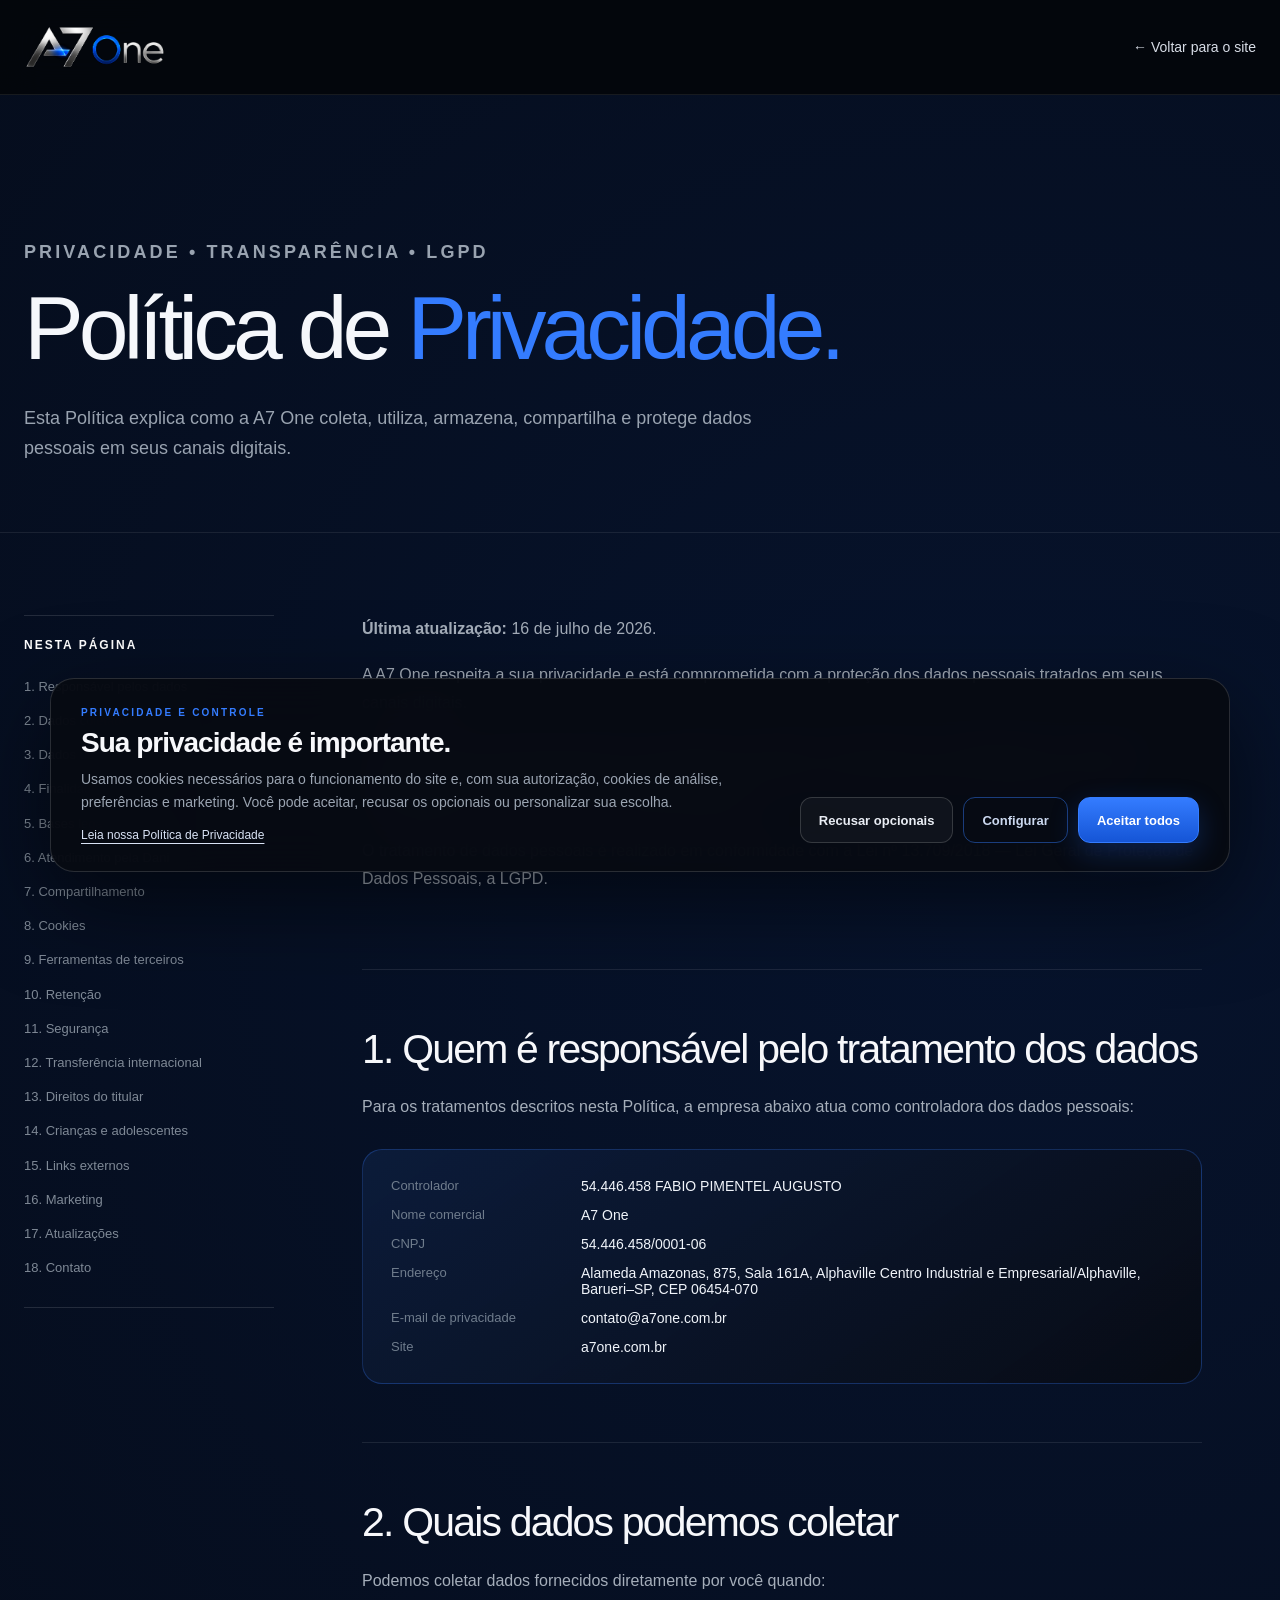
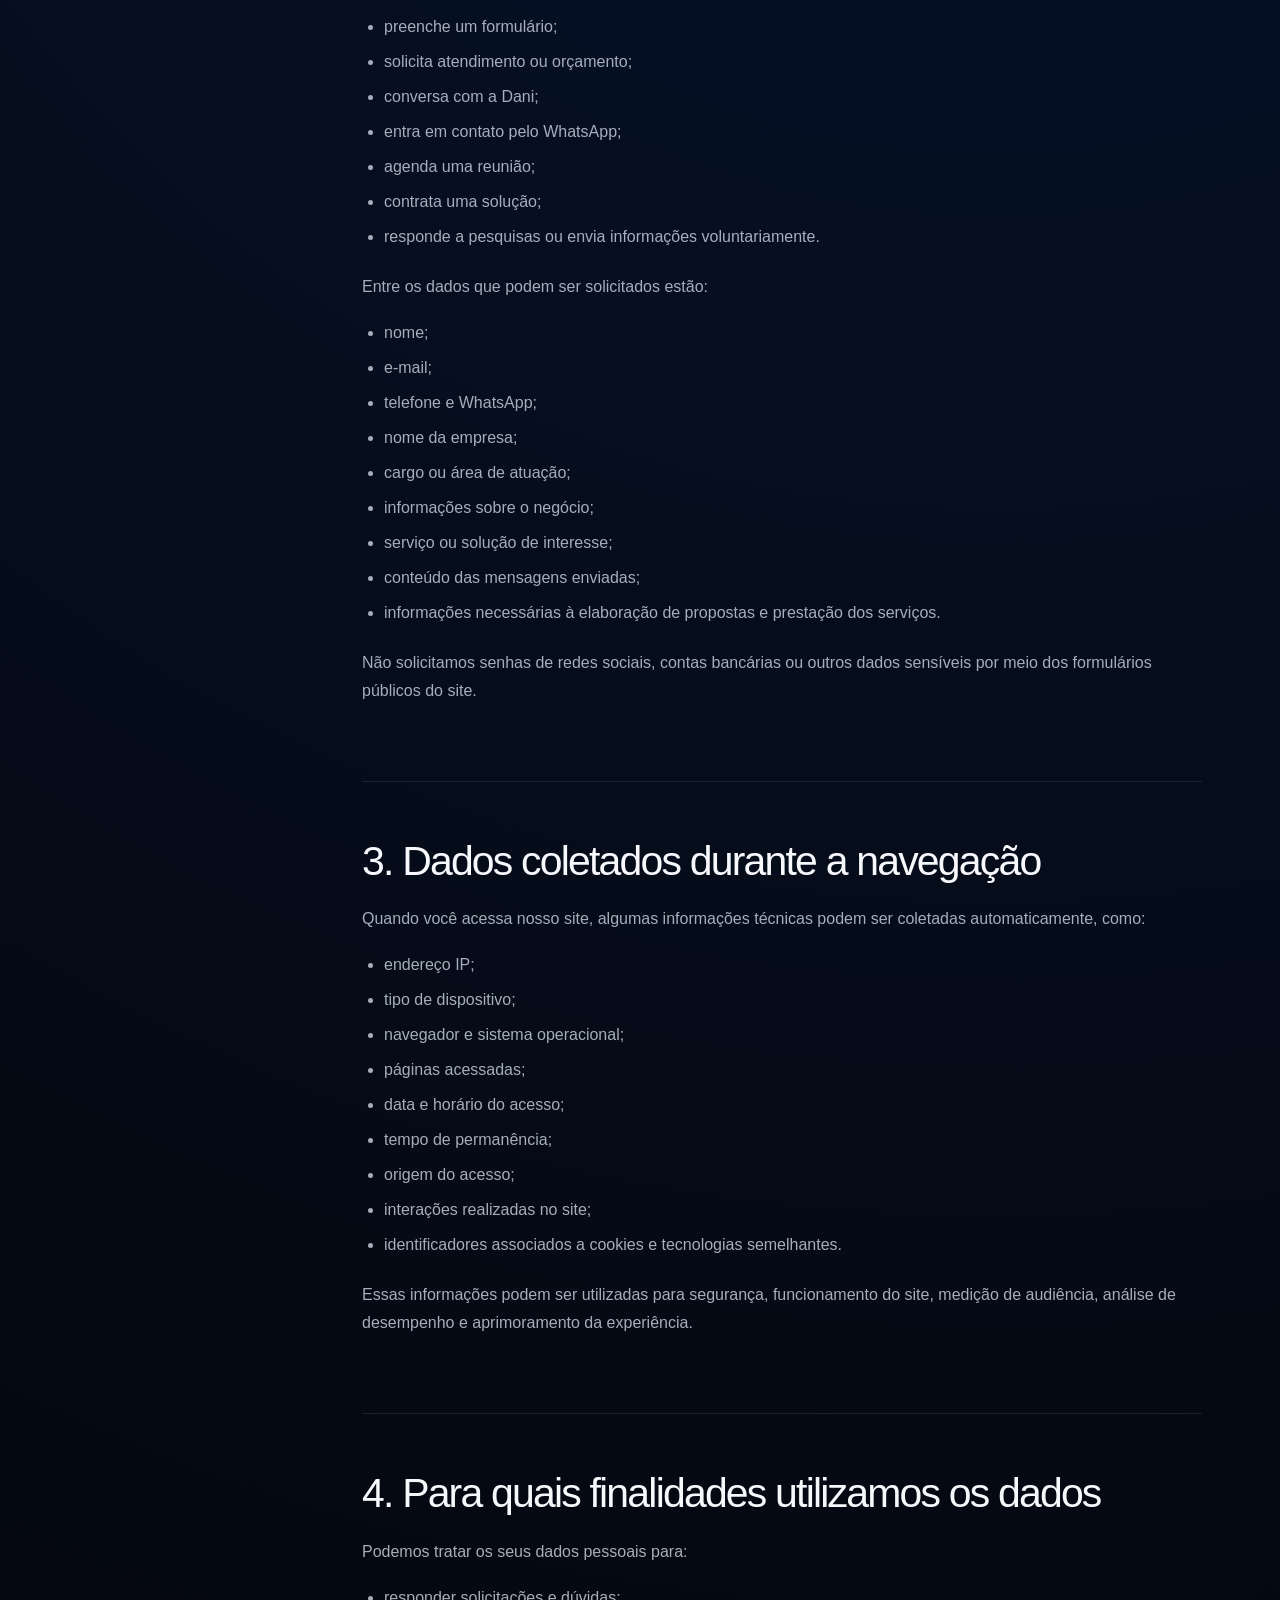
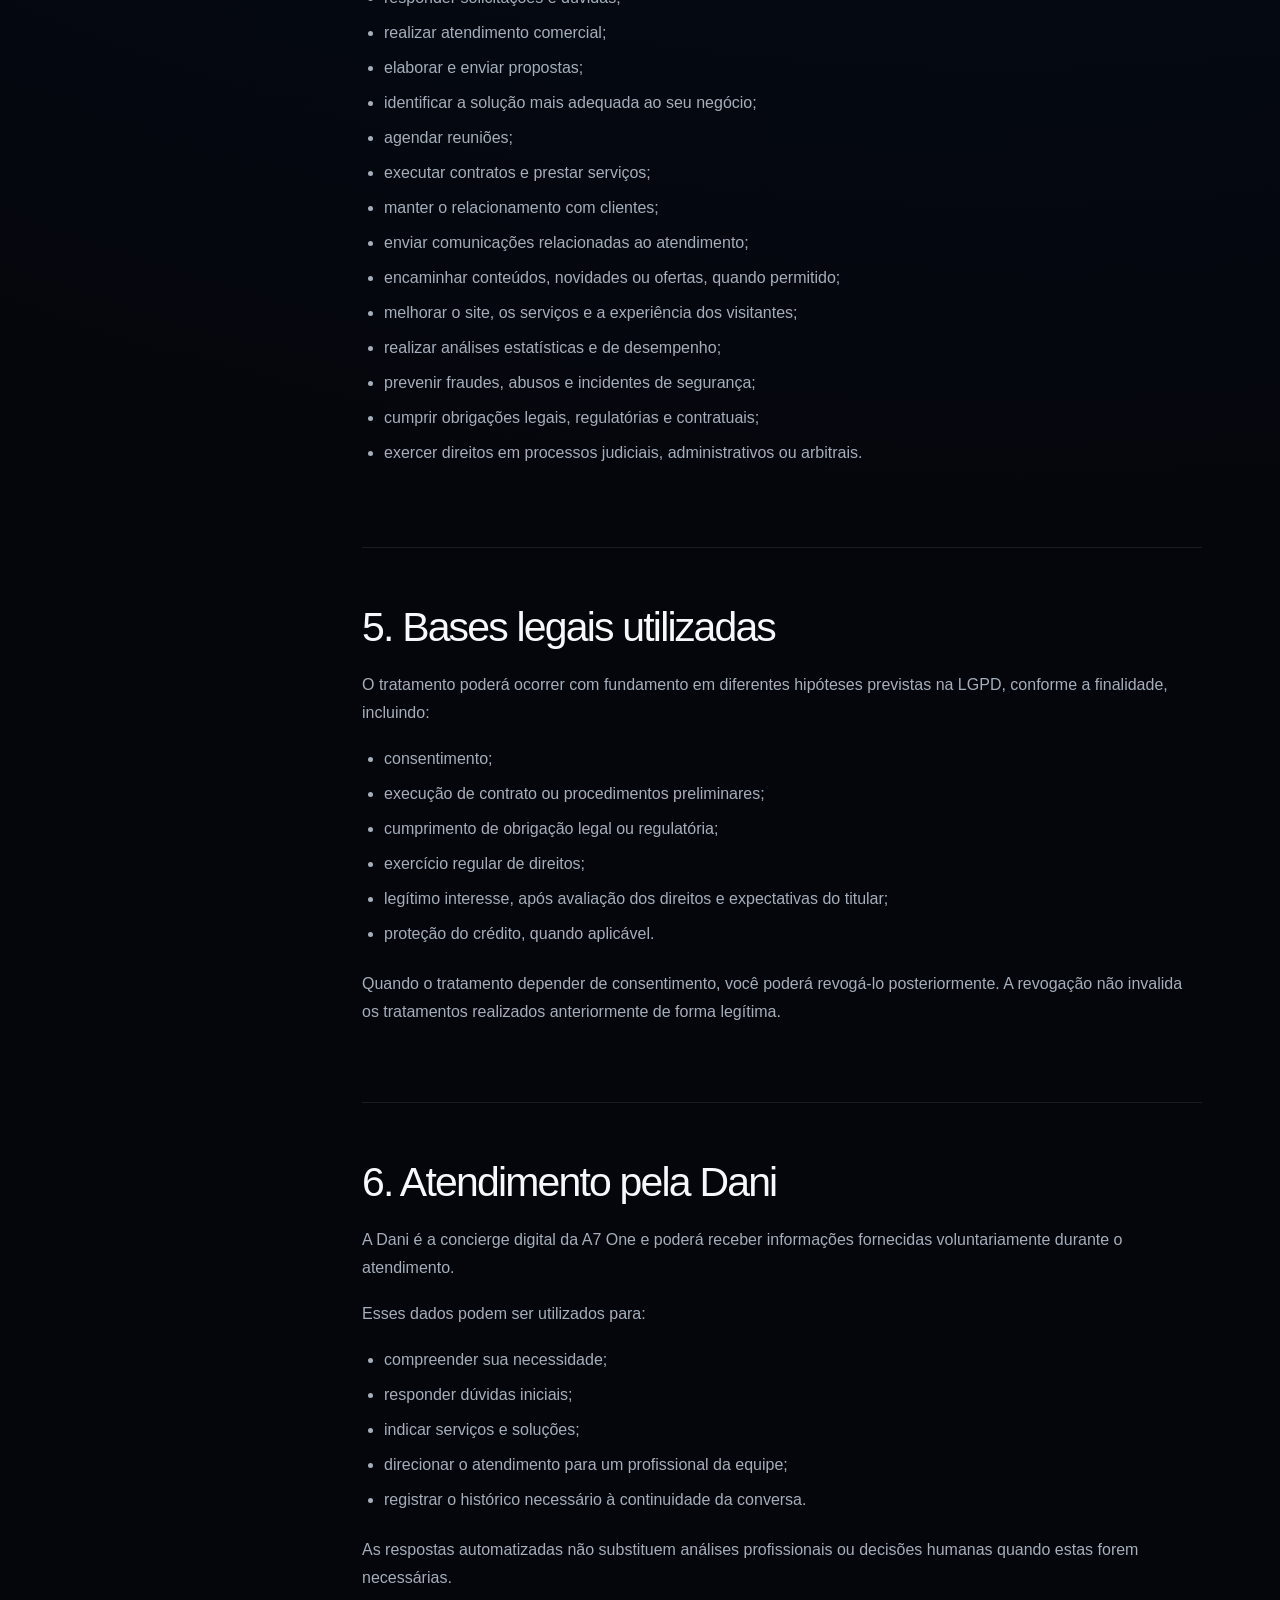
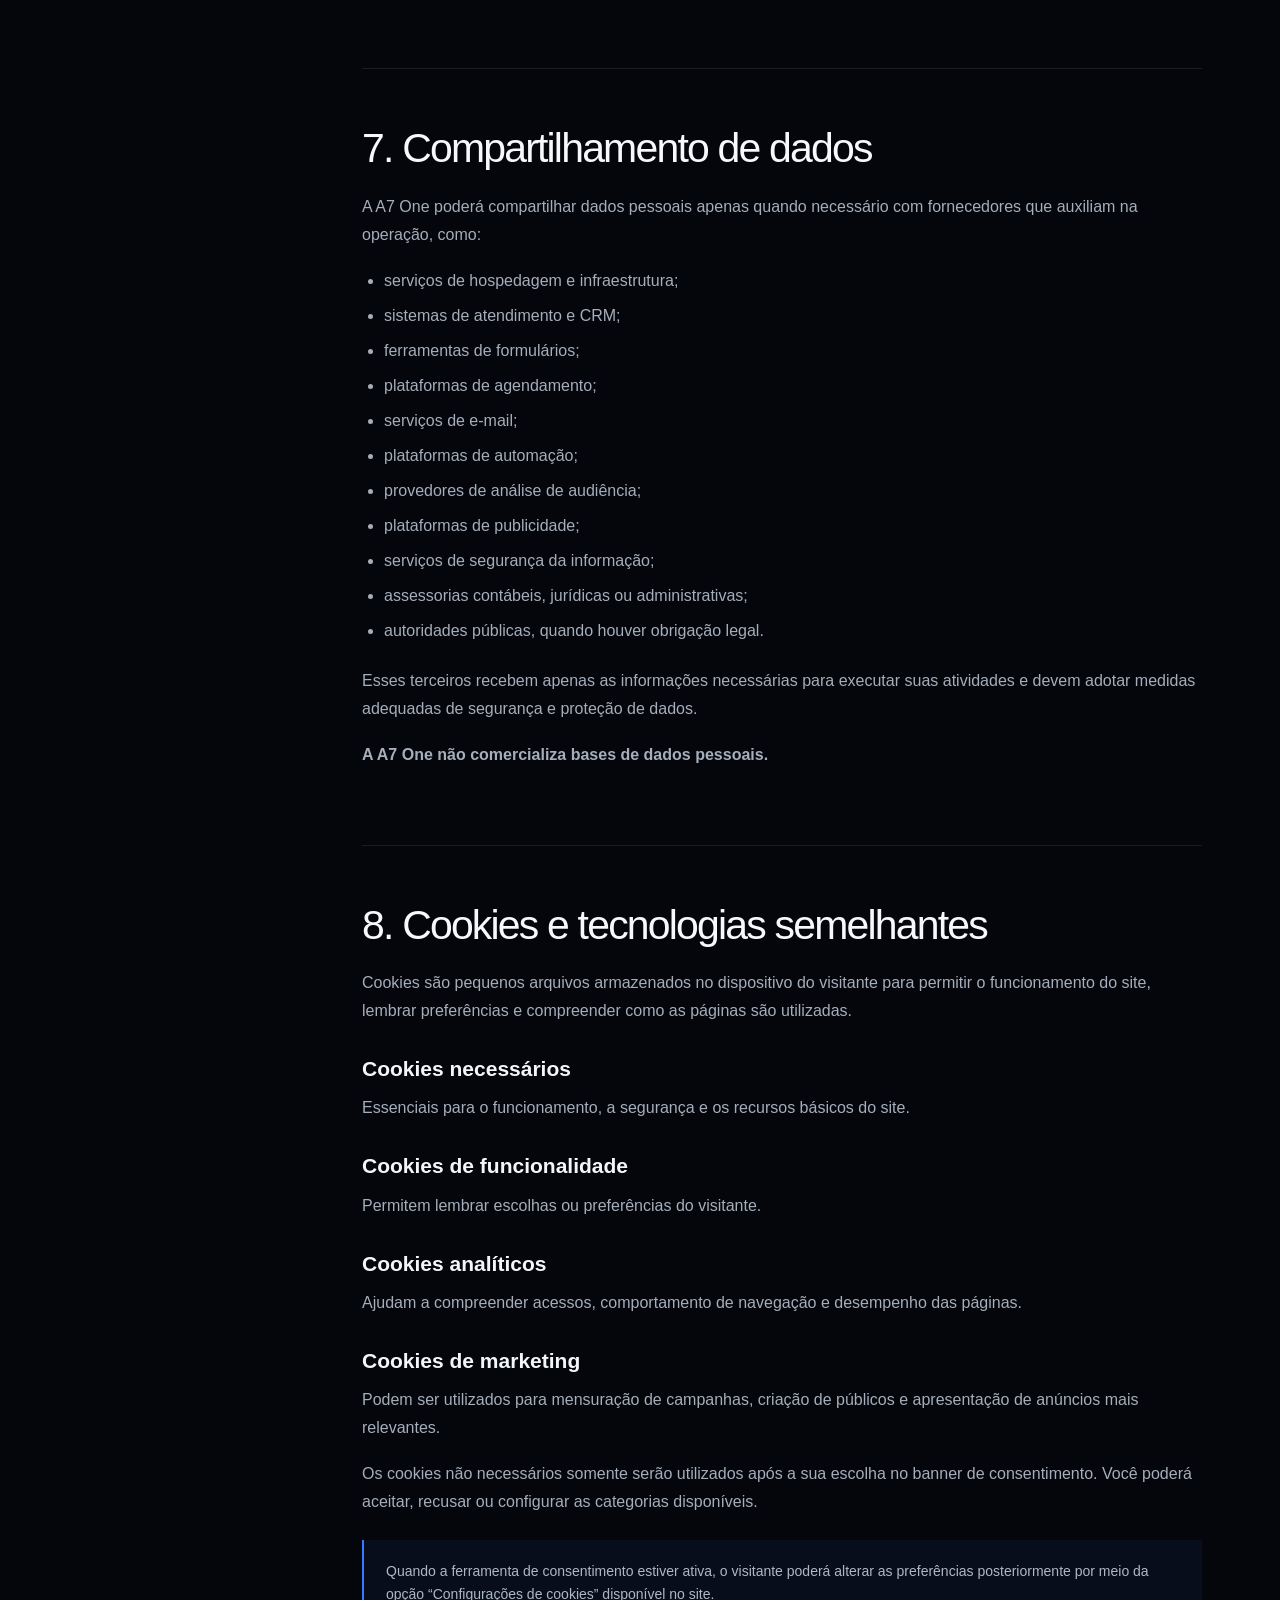
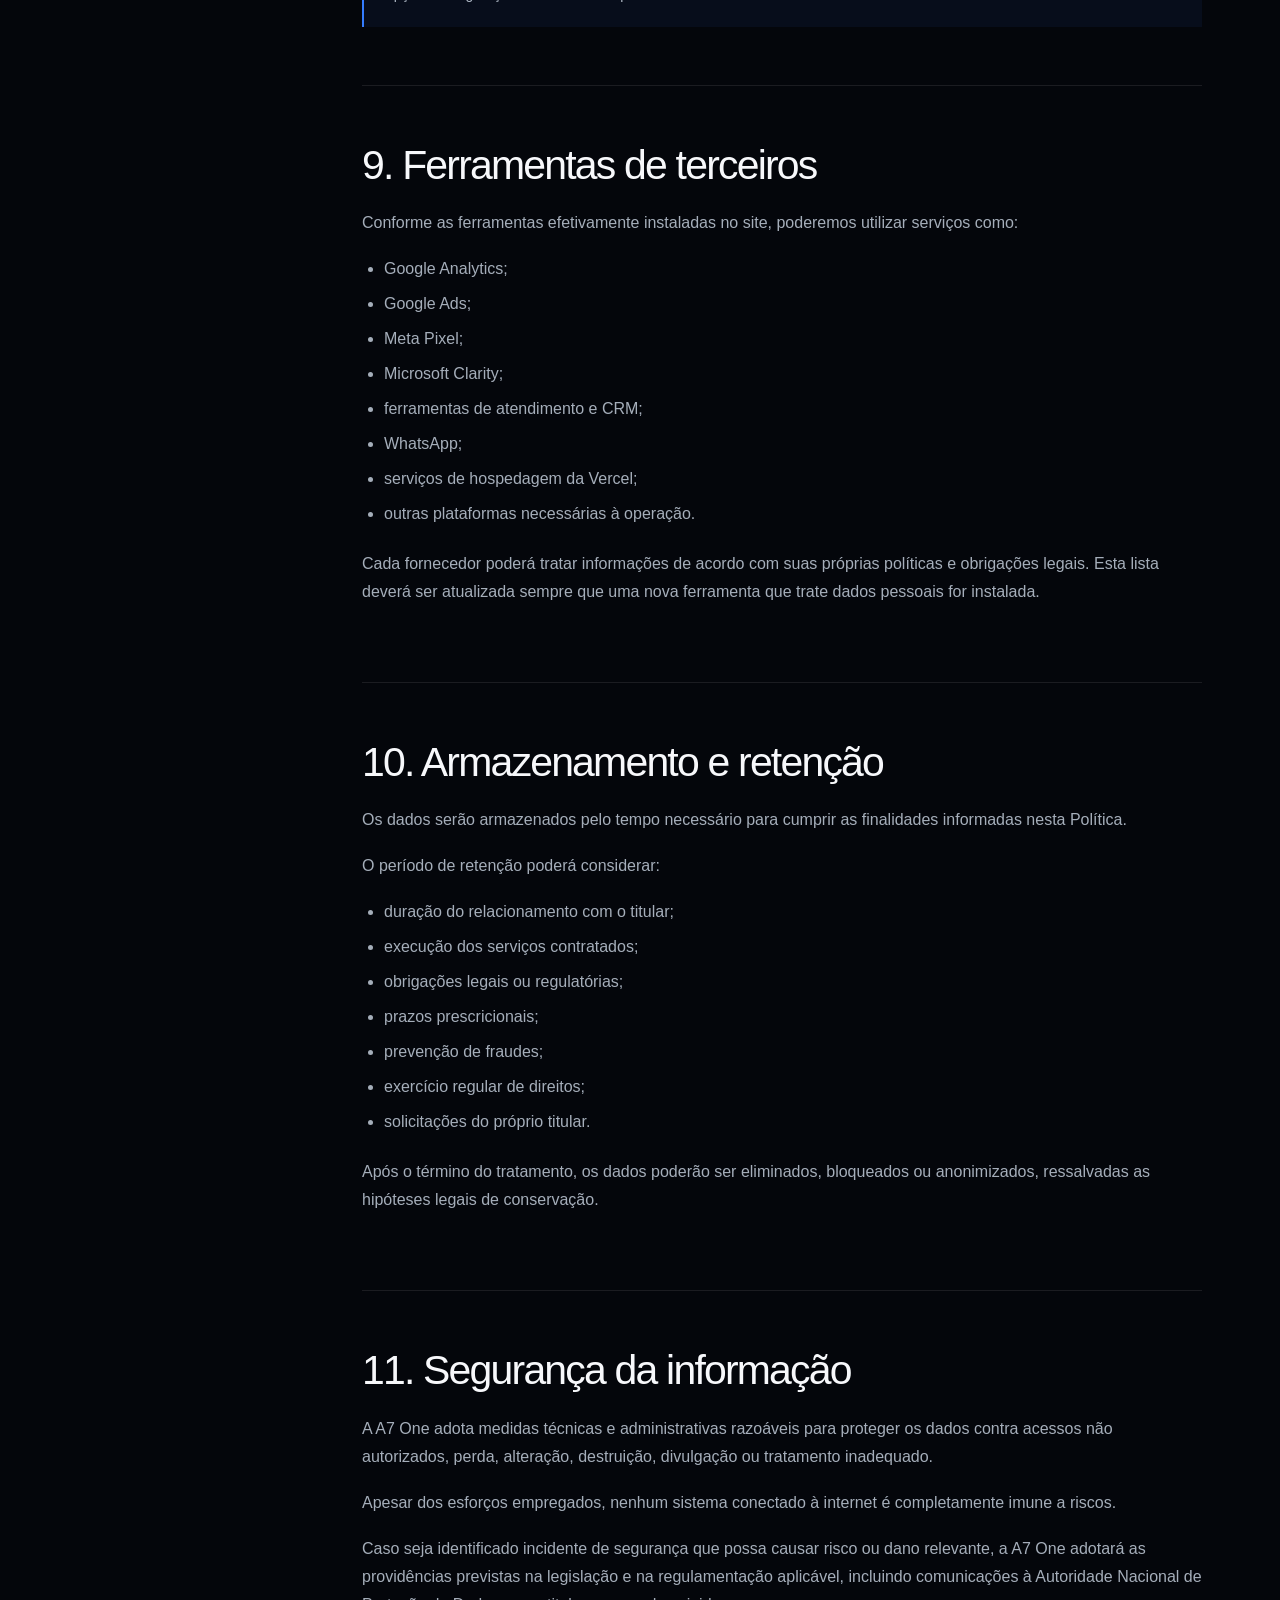
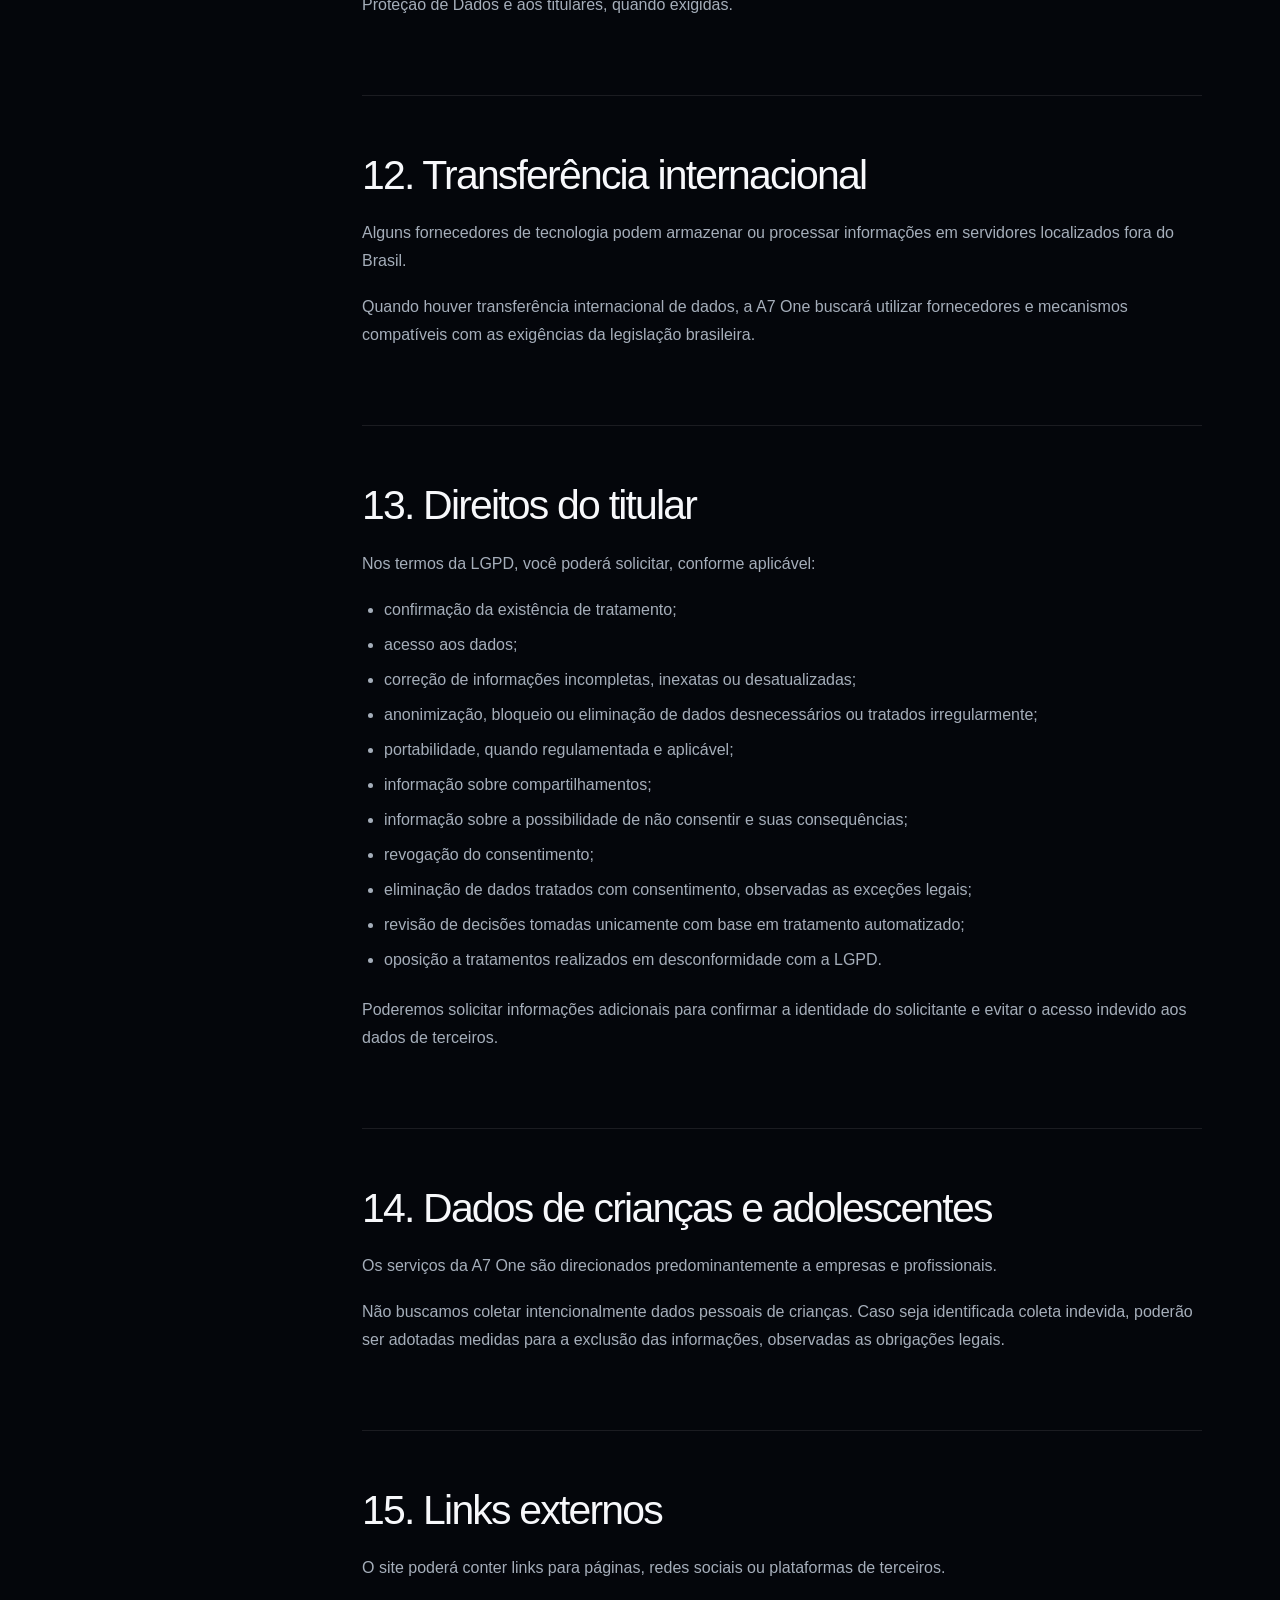
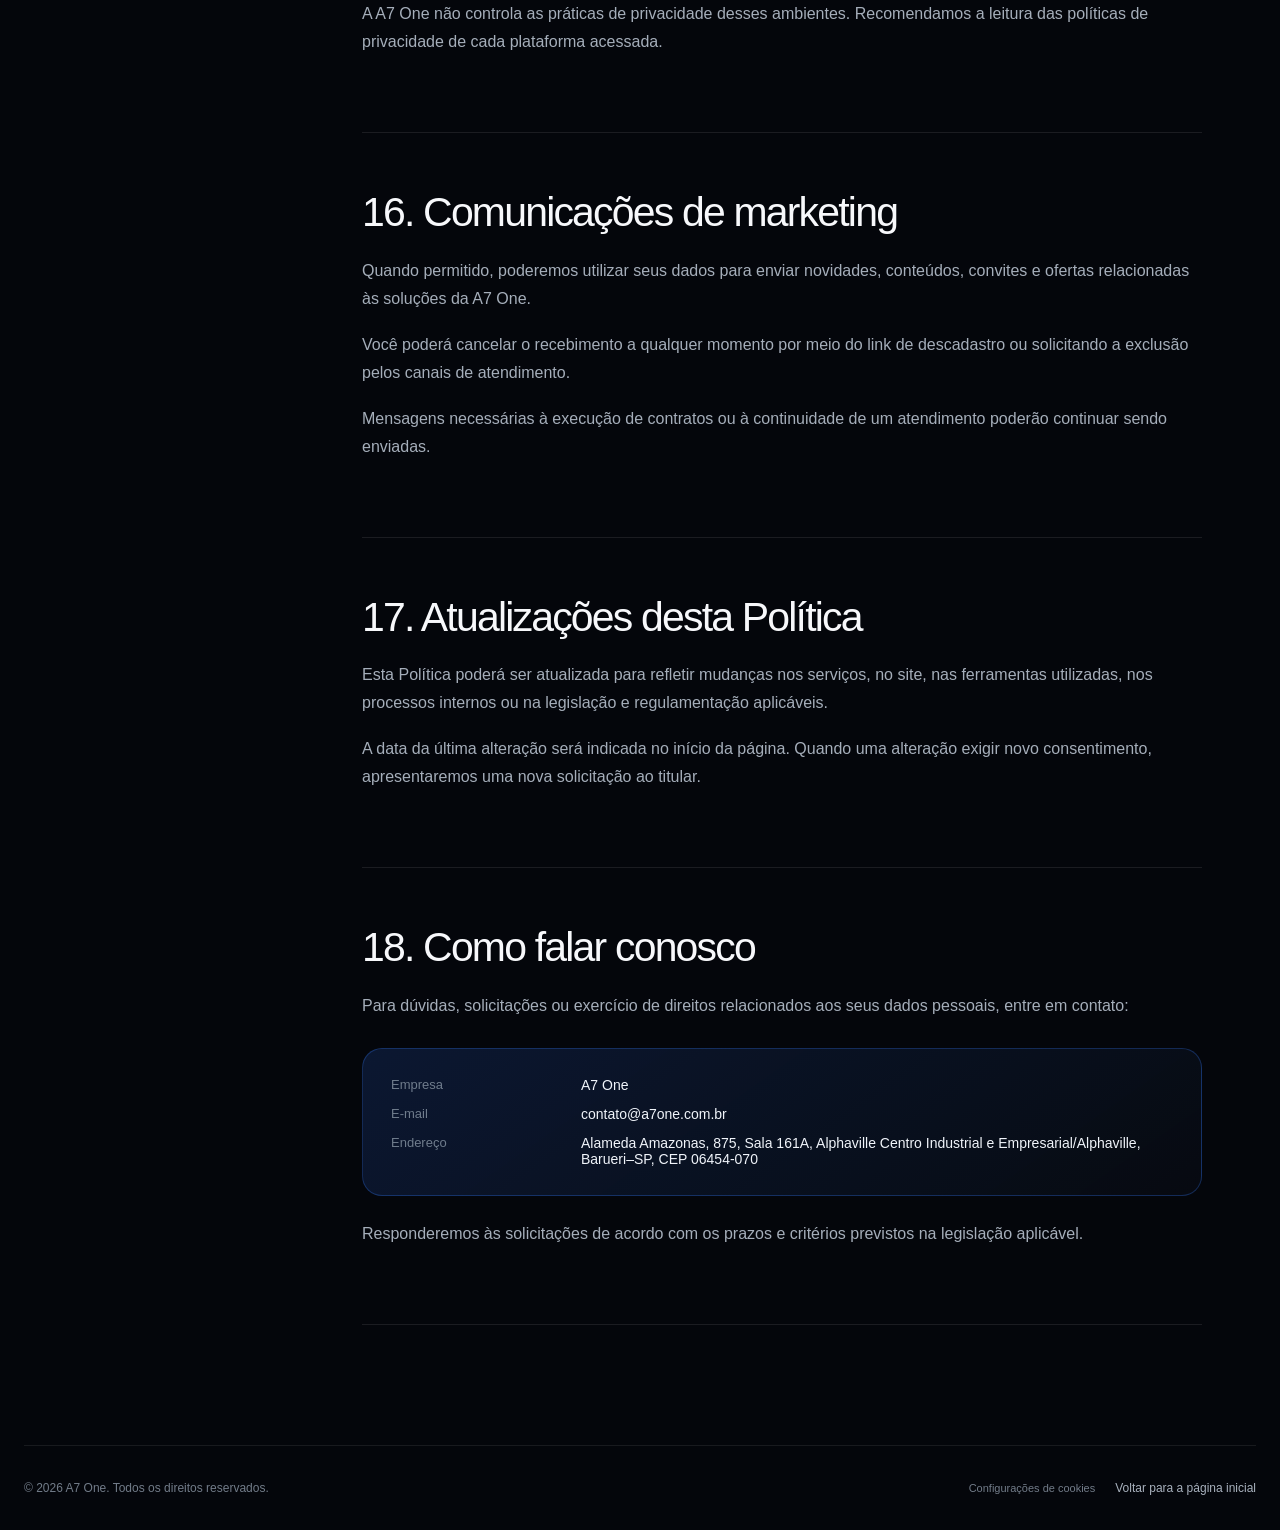
==== commit 2f7e95aa: "Add files via upload" ====
--- a/politica-de-privacidade/index.html
+++ b/politica-de-privacidade/index.html
@@ -11,7 +11,7 @@
 
   <link rel="icon" type="image/png" sizes="32x32" href="../favicon.png">
   <link rel="icon" type="image/png" sizes="16x16" href="../favicon-16.png">
-  <link rel="stylesheet" href="../styles.css?v=1784229702">
+  <link rel="stylesheet" href="../styles.css?v=1784231502">
 
   <style>
     body.legal-page {
@@ -770,7 +770,96 @@
 
   <footer class="legal-footer shell">
     <span>© 2026 A7 One. Todos os direitos reservados.</span>
-    <a href="/">Voltar para a página inicial</a>
+    <div class="legal-footer-links">
+      <button type="button" class="footer-cookie-settings" data-cookie-settings>Configurações de cookies</button>
+      <a href="/">Voltar para a página inicial</a>
+    </div>
   </footer>
+
+  <div class="cookie-consent" data-cookie-banner hidden>
+    <div class="cookie-consent-copy">
+      <span class="cookie-consent-kicker">PRIVACIDADE E CONTROLE</span>
+      <h2>Sua privacidade é importante.</h2>
+      <p>
+        Usamos cookies necessários para o funcionamento do site e, com sua autorização,
+        cookies de análise, preferências e marketing. Você pode aceitar, recusar os
+        opcionais ou personalizar sua escolha.
+      </p>
+      <a href="/politica-de-privacidade">Leia nossa Política de Privacidade</a>
+    </div>
+
+    <div class="cookie-consent-actions">
+      <button type="button" class="cookie-button cookie-button-secondary" data-cookie-reject>
+        Recusar opcionais
+      </button>
+      <button type="button" class="cookie-button cookie-button-ghost" data-cookie-configure>
+        Configurar
+      </button>
+      <button type="button" class="cookie-button cookie-button-primary" data-cookie-accept>
+        Aceitar todos
+      </button>
+    </div>
+  </div>
+
+  <div class="cookie-modal" data-cookie-modal hidden>
+    <div class="cookie-modal-backdrop" data-cookie-close></div>
+
+    <section class="cookie-modal-panel" role="dialog" aria-modal="true" aria-labelledby="cookie-modal-title">
+      <button type="button" class="cookie-modal-close" data-cookie-close aria-label="Fechar configurações de cookies">×</button>
+
+      <p class="cookie-consent-kicker">PREFERÊNCIAS DE PRIVACIDADE</p>
+      <h2 id="cookie-modal-title">Configurações de cookies</h2>
+      <p class="cookie-modal-intro">
+        Escolha quais categorias a A7 One pode utilizar. Os cookies necessários
+        permanecem sempre ativos para que o site funcione corretamente.
+      </p>
+
+      <div class="cookie-category">
+        <div>
+          <h3>Cookies necessários</h3>
+          <p>Segurança, funcionamento básico e registro das suas preferências.</p>
+        </div>
+        <span class="cookie-always-active">Sempre ativos</span>
+      </div>
+
+      <label class="cookie-category cookie-category-toggle">
+        <div>
+          <h3>Preferências</h3>
+          <p>Permitem lembrar escolhas e personalizar recursos do site.</p>
+        </div>
+        <input type="checkbox" data-cookie-category="preferences">
+        <span class="cookie-toggle" aria-hidden="true"></span>
+      </label>
+
+      <label class="cookie-category cookie-category-toggle">
+        <div>
+          <h3>Estatísticas</h3>
+          <p>Ferramentas como Google Analytics e Microsoft Clarity, quando instaladas.</p>
+        </div>
+        <input type="checkbox" data-cookie-category="analytics">
+        <span class="cookie-toggle" aria-hidden="true"></span>
+      </label>
+
+      <label class="cookie-category cookie-category-toggle">
+        <div>
+          <h3>Marketing</h3>
+          <p>Google Ads, Meta Pixel e outras ferramentas de mensuração de campanhas, quando instaladas.</p>
+        </div>
+        <input type="checkbox" data-cookie-category="marketing">
+        <span class="cookie-toggle" aria-hidden="true"></span>
+      </label>
+
+      <div class="cookie-modal-actions">
+        <button type="button" class="cookie-button cookie-button-secondary" data-cookie-modal-reject>
+          Recusar opcionais
+        </button>
+        <button type="button" class="cookie-button cookie-button-primary" data-cookie-save>
+          Salvar preferências
+        </button>
+      </div>
+    </section>
+  </div>
+
+  <script src="../script.js?v=1784231502"></script>
 </body>
 </html>
--- a/styles.css
+++ b/styles.css
@@ -3122,3 +3122,325 @@
     justify-content:center;
   }
 }
+
+
+/* =========================================================
+   V18 — COOKIE CONSENT / LGPD (1784231502)
+   ========================================================= */
+
+[hidden] {
+  display:none !important;
+}
+
+.footer-cookie-settings {
+  appearance:none;
+  padding:0;
+  border:0;
+  background:transparent;
+  color:inherit;
+  font:inherit;
+  font-size:11px;
+  cursor:pointer;
+  transition:color .2s ease;
+}
+
+.footer-cookie-settings:hover {
+  color:#4b8cff;
+}
+
+.cookie-consent {
+  position:fixed;
+  z-index:9990;
+  right:28px;
+  bottom:28px;
+  left:28px;
+  display:grid;
+  grid-template-columns:minmax(0,1fr) auto;
+  gap:38px;
+  align-items:end;
+  max-width:1180px;
+  margin:0 auto;
+  padding:28px 30px;
+  border:1px solid rgba(255,255,255,.14);
+  border-radius:24px;
+  background:rgba(7,10,17,.94);
+  box-shadow:0 30px 90px rgba(0,0,0,.55);
+  backdrop-filter:blur(24px);
+  animation:cookie-rise .42s ease both;
+}
+
+@keyframes cookie-rise {
+  from { opacity:0; transform:translateY(20px); }
+  to { opacity:1; transform:translateY(0); }
+}
+
+.cookie-consent-kicker {
+  display:block;
+  margin-bottom:10px;
+  color:#347cff;
+  font-size:10px;
+  font-weight:700;
+  letter-spacing:2.2px;
+}
+
+.cookie-consent h2,
+.cookie-modal h2 {
+  margin:0 0 10px;
+  color:#f7f8fb;
+  font-size:28px;
+  line-height:1.08;
+  letter-spacing:-1px;
+}
+
+.cookie-consent p,
+.cookie-modal-intro {
+  max-width:700px;
+  margin:0 0 12px;
+  color:#9ba5b2;
+  font-size:14px;
+  line-height:1.6;
+}
+
+.cookie-consent a {
+  color:#d9e3f5;
+  font-size:12px;
+  text-decoration:underline;
+  text-underline-offset:4px;
+}
+
+.cookie-consent-actions,
+.cookie-modal-actions {
+  display:flex;
+  gap:10px;
+  align-items:center;
+  justify-content:flex-end;
+  flex-wrap:wrap;
+}
+
+.cookie-button {
+  min-height:46px;
+  padding:0 18px;
+  border-radius:12px;
+  font:inherit;
+  font-size:13px;
+  font-weight:650;
+  cursor:pointer;
+  transition:transform .2s ease, border-color .2s ease, background .2s ease;
+}
+
+.cookie-button:hover {
+  transform:translateY(-1px);
+}
+
+.cookie-button-primary {
+  border:1px solid #347cff;
+  background:linear-gradient(180deg,#347cff,#1555d6);
+  color:#fff;
+  box-shadow:0 10px 28px rgba(29,94,224,.28);
+}
+
+.cookie-button-secondary {
+  border:1px solid rgba(255,255,255,.16);
+  background:rgba(255,255,255,.04);
+  color:#e9edf4;
+}
+
+.cookie-button-ghost {
+  border:1px solid rgba(52,124,255,.45);
+  background:transparent;
+  color:#cbd8ef;
+}
+
+.cookie-modal {
+  position:fixed;
+  z-index:10000;
+  inset:0;
+}
+
+.cookie-modal-backdrop {
+  position:absolute;
+  inset:0;
+  background:rgba(0,0,0,.72);
+  backdrop-filter:blur(8px);
+}
+
+.cookie-modal-panel {
+  position:absolute;
+  top:50%;
+  left:50%;
+  width:min(620px,calc(100% - 32px));
+  max-height:calc(100vh - 42px);
+  overflow:auto;
+  transform:translate(-50%,-50%);
+  padding:38px;
+  border:1px solid rgba(255,255,255,.13);
+  border-radius:26px;
+  background:#080b12;
+  box-shadow:0 35px 120px rgba(0,0,0,.68);
+  animation:cookie-modal-in .3s ease both;
+}
+
+@keyframes cookie-modal-in {
+  from { opacity:0; transform:translate(-50%,-47%) scale(.98); }
+  to { opacity:1; transform:translate(-50%,-50%) scale(1); }
+}
+
+.cookie-modal-close {
+  position:absolute;
+  top:18px;
+  right:20px;
+  width:38px;
+  height:38px;
+  border:1px solid rgba(255,255,255,.12);
+  border-radius:50%;
+  background:rgba(255,255,255,.04);
+  color:#fff;
+  font-size:25px;
+  line-height:1;
+  cursor:pointer;
+}
+
+.cookie-category {
+  display:grid;
+  grid-template-columns:minmax(0,1fr) auto;
+  gap:24px;
+  align-items:center;
+  padding:22px 0;
+  border-top:1px solid rgba(255,255,255,.09);
+}
+
+.cookie-category h3 {
+  margin:0 0 6px;
+  color:#f4f6fa;
+  font-size:16px;
+}
+
+.cookie-category p {
+  margin:0;
+  color:#8e98a6;
+  font-size:13px;
+  line-height:1.5;
+}
+
+.cookie-always-active {
+  color:#347cff;
+  font-size:11px;
+  font-weight:700;
+  letter-spacing:.8px;
+  text-transform:uppercase;
+}
+
+.cookie-category-toggle {
+  cursor:pointer;
+}
+
+.cookie-category-toggle input {
+  position:absolute;
+  opacity:0;
+  pointer-events:none;
+}
+
+.cookie-toggle {
+  position:relative;
+  width:48px;
+  height:27px;
+  border:1px solid rgba(255,255,255,.18);
+  border-radius:999px;
+  background:#171c25;
+  transition:.25s ease;
+}
+
+.cookie-toggle::after {
+  content:"";
+  position:absolute;
+  top:3px;
+  left:3px;
+  width:19px;
+  height:19px;
+  border-radius:50%;
+  background:#adb5c0;
+  transition:.25s ease;
+}
+
+.cookie-category-toggle input:checked + .cookie-toggle {
+  border-color:#347cff;
+  background:#1555d6;
+}
+
+.cookie-category-toggle input:checked + .cookie-toggle::after {
+  left:24px;
+  background:#fff;
+}
+
+.cookie-modal-actions {
+  padding-top:25px;
+  border-top:1px solid rgba(255,255,255,.09);
+}
+
+.legal-footer-links {
+  display:flex;
+  align-items:center;
+  gap:20px;
+}
+
+@media (max-width:900px) {
+  .cookie-consent {
+    grid-template-columns:1fr;
+    gap:22px;
+  }
+
+  .cookie-consent-actions {
+    justify-content:flex-start;
+  }
+}
+
+@media (max-width:720px) {
+  .cookie-consent {
+    right:12px;
+    bottom:12px;
+    left:12px;
+    padding:22px 18px;
+    border-radius:19px;
+  }
+
+  .cookie-consent h2,
+  .cookie-modal h2 {
+    font-size:24px;
+  }
+
+  .cookie-consent-actions {
+    display:grid;
+    grid-template-columns:1fr 1fr;
+    width:100%;
+  }
+
+  .cookie-consent-actions .cookie-button-primary {
+    grid-column:1 / -1;
+    order:-1;
+  }
+
+  .cookie-button {
+    width:100%;
+    padding:0 12px;
+  }
+
+  .cookie-modal-panel {
+    padding:32px 20px 22px;
+    border-radius:20px;
+  }
+
+  .cookie-category {
+    gap:15px;
+  }
+
+  .cookie-modal-actions {
+    display:grid;
+    grid-template-columns:1fr;
+  }
+
+  .legal-footer-links {
+    align-items:flex-start;
+    flex-direction:column;
+    gap:12px;
+  }
+}
